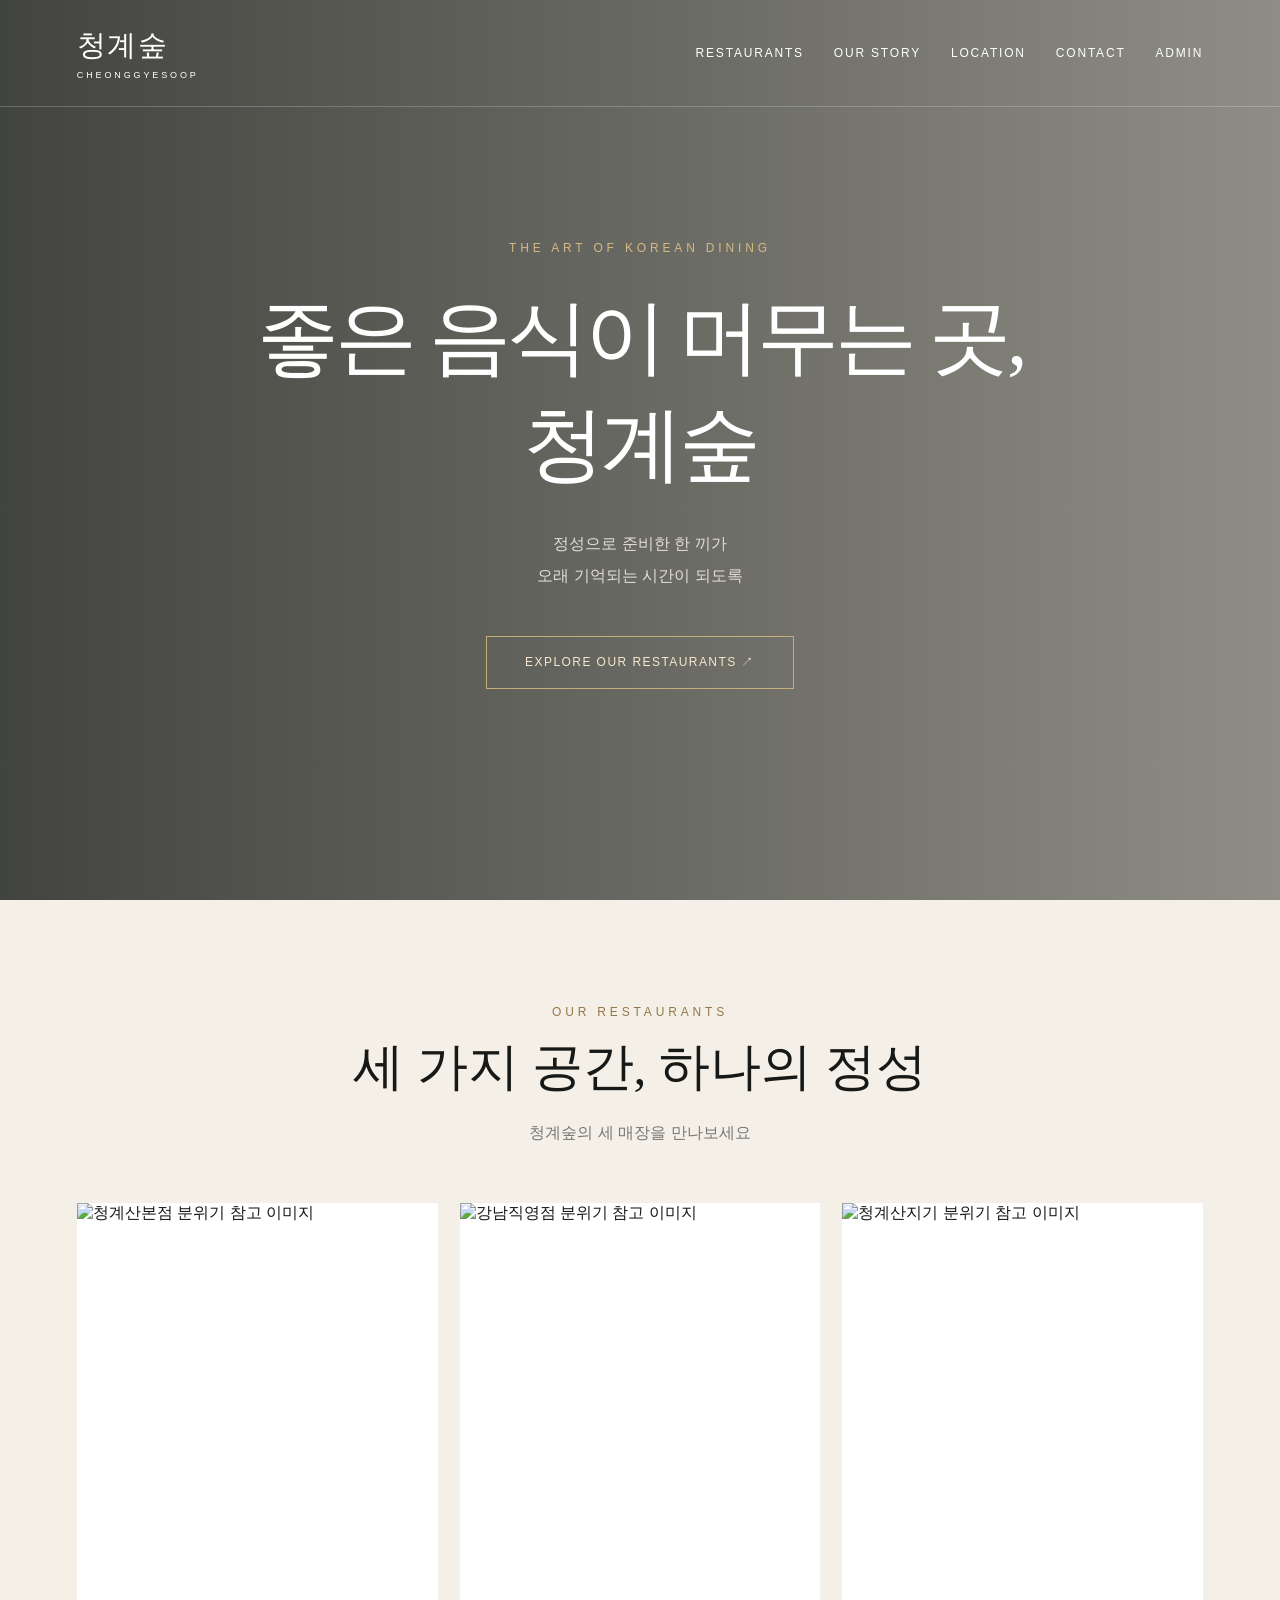
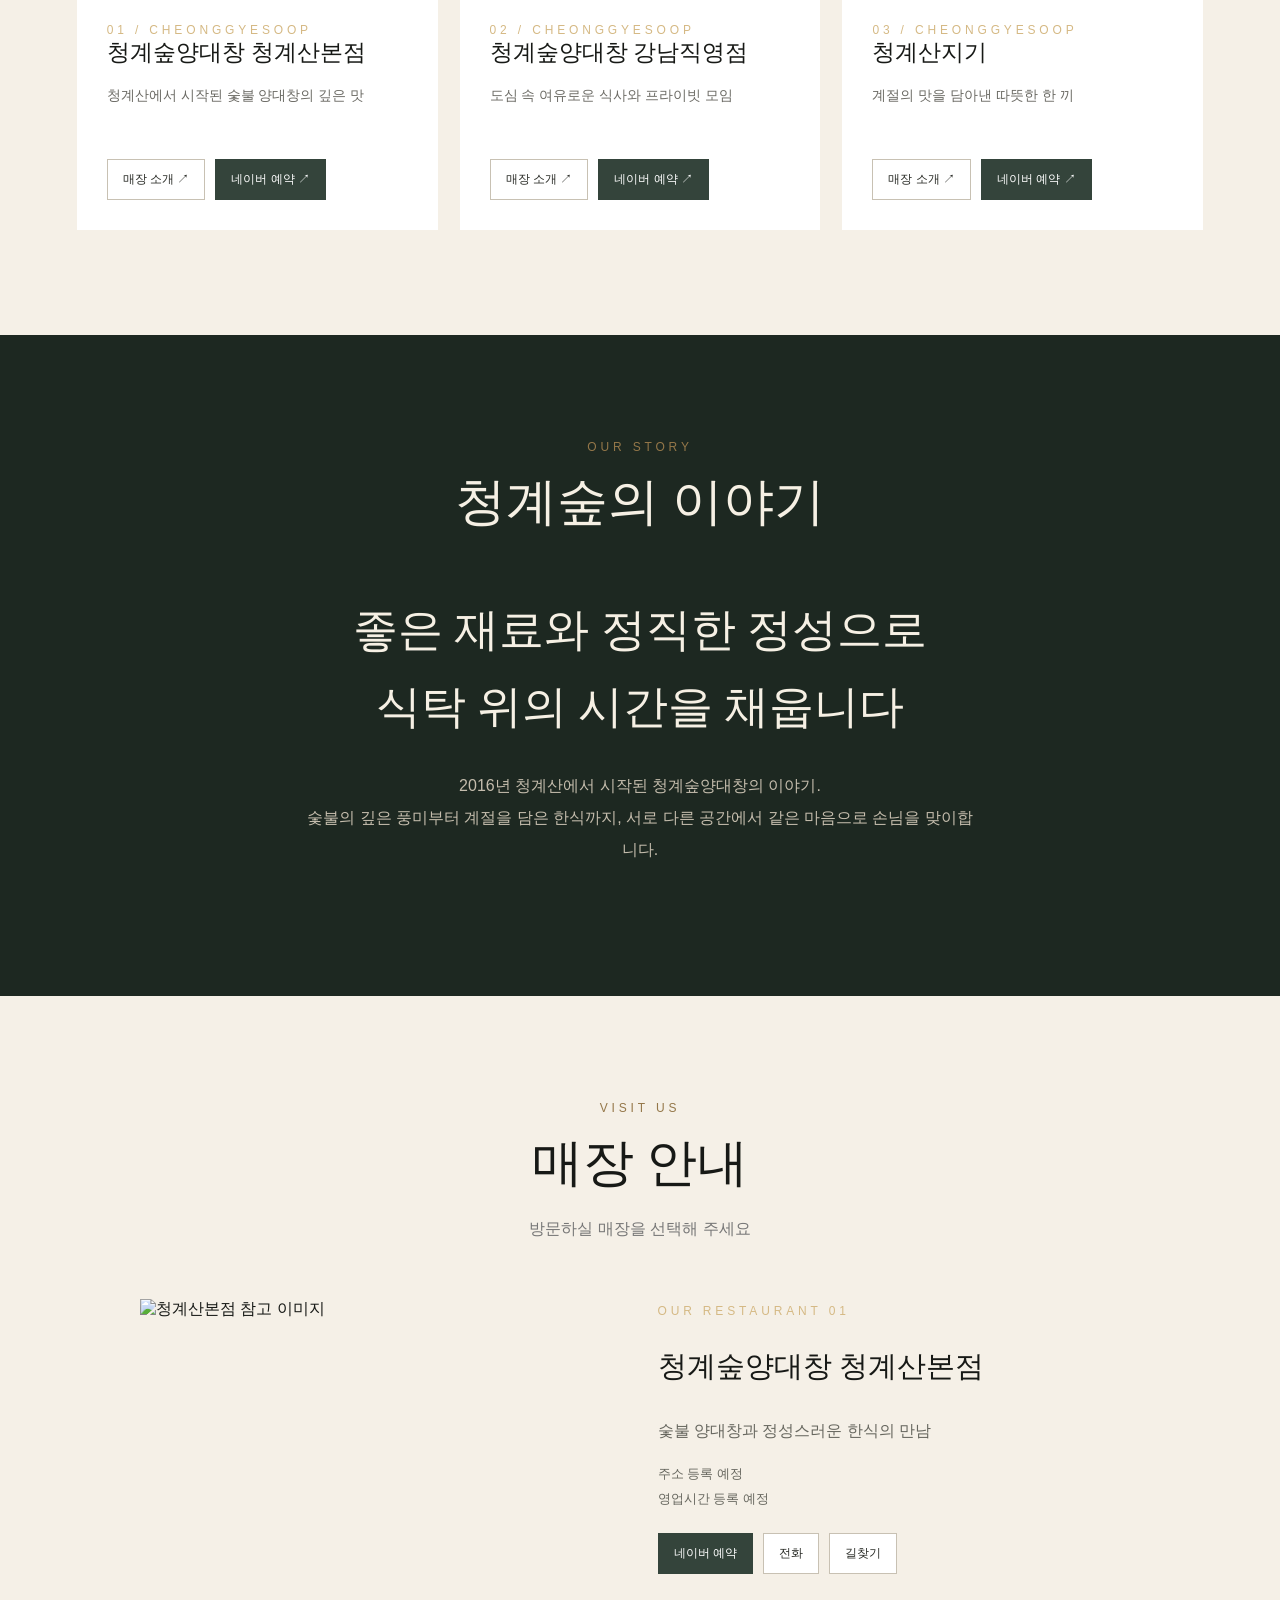
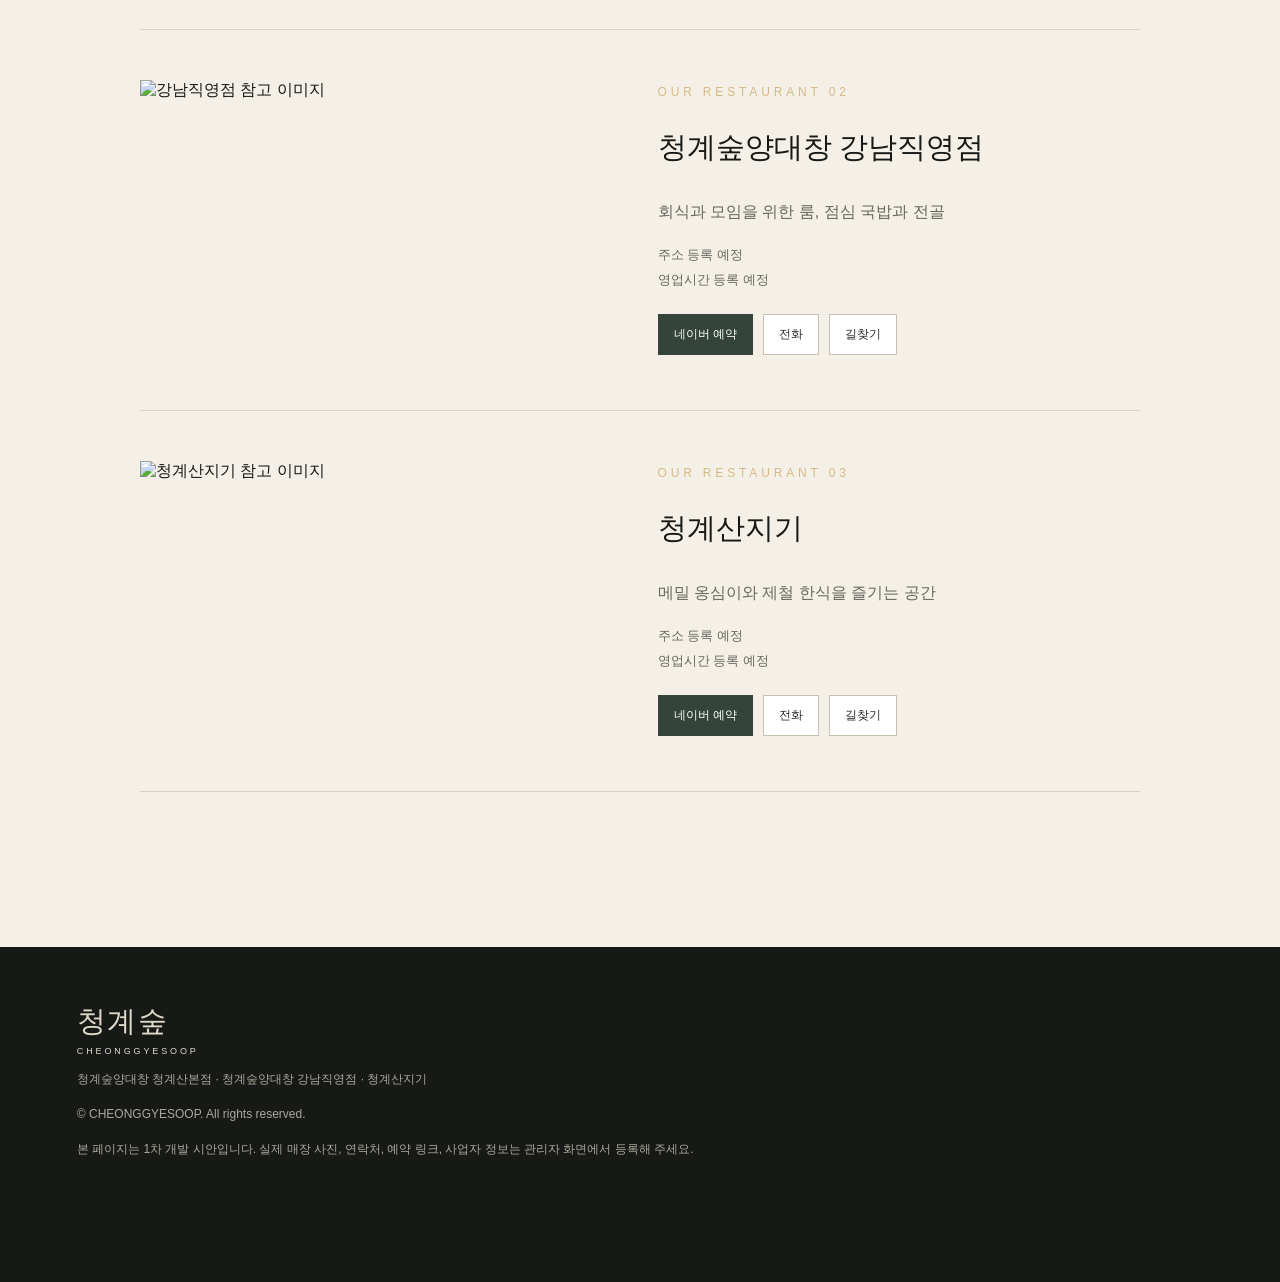
==== index.html @ ec30ac5b "first" ====
<!doctype html><html lang="ko"><head><meta charset="UTF-8"><meta name="viewport" content="width=device-width,initial-scale=1"><meta name="theme-color" content="#171916"><meta name="description" content="청계숲 공식 홈페이지. 청계숲양대창 청계산본점, 강남직영점, 청계산지기의 이야기와 매장 안내."><title>청계숲 | CHEONGGYESOOP</title><link rel="preconnect" href="https://images.unsplash.com"><style>
:root{--ink:#171916;--forest:#34443b;--gold:#b59a6a;--cream:#f5f0e7;--muted:#a9a69d}*{box-sizing:border-box}html{scroll-behavior:smooth}body{margin:0;background:var(--cream);color:var(--ink);font-family:Arial,'Noto Sans KR',sans-serif}button,input,textarea{font:inherit}button,a{cursor:pointer}a{text-decoration:none;color:inherit}.serif{font-family:Georgia,'Noto Serif KR',serif}header{position:absolute;top:0;left:0;right:0;z-index:10;color:white;display:flex;justify-content:space-between;align-items:center;padding:26px 6vw;border-bottom:1px solid #ffffff35}.logo{font-family:Georgia,serif;font-size:29px;letter-spacing:.05em}.logo small{display:block;font:9px Arial;letter-spacing:.32em;margin-top:4px}nav{display:flex;gap:30px;font-size:12px;letter-spacing:.15em}nav a:hover{color:#d4b985}.hero{min-height:100svh;position:relative;display:flex;align-items:center;justify-content:center;text-align:center;color:white;background:linear-gradient(90deg,#0c100cc4,#10130d72),url('https://images.unsplash.com/photo-1544025162-d76694265947?w=1800&q=85') center/cover}.hero-inner{padding:120px 20px 90px;max-width:900px}.eyebrow{letter-spacing:.32em;font-size:12px;color:#d5b984}.hero h1{font-size:clamp(40px,6.4vw,88px);font-weight:400;line-height:1.3;letter-spacing:-.05em;margin:30px 0}.hero p{line-height:2;color:#e3ded4}.outline{display:inline-block;margin-top:28px;border:1px solid #c6ad7e;color:#f5e8ce;padding:17px 38px;background:transparent;letter-spacing:.12em;font-size:12px}.outline:hover{background:#b59a6a;color:#171916}section{padding:105px 6vw}.section-head{text-align:center;margin-bottom:55px}.section-head .eyebrow{color:#947749}.section-head h2{font-size:clamp(35px,4vw,55px);font-weight:400;margin:14px 0}.section-head p{color:#777;line-height:1.9}.restaurant-grid{display:grid;grid-template-columns:repeat(3,1fr);gap:22px}.restaurant{background:#fff}.restaurant img{display:block;width:100%;height:390px;object-fit:cover}.restaurant-content{padding:30px}.restaurant-content h3{font-size:23px;font-weight:400;margin:0 0 12px}.restaurant-content p{font-size:14px;line-height:1.9;color:#6c6b65;min-height:55px}.restaurant-actions{display:flex;gap:10px;flex-wrap:wrap;margin-top:22px}.btn{border:1px solid #c8c1b3;padding:11px 15px;background:white;color:#292b26;font-size:12px}.btn.primary{background:#34443b;border-color:#34443b;color:white}.btn:disabled{opacity:.4;cursor:not-allowed}.story{background:#1d2821;color:#f6f0e4;text-align:center}.story .section-head p{color:#c8c8bd}.story-quote{font-size:clamp(25px,3.5vw,46px);line-height:1.7;font-weight:400}.story-note{color:#c5bdad;line-height:2;max-width:680px;margin:25px auto}.details{max-width:1000px;margin:auto}.detail{display:grid;grid-template-columns:1fr 1fr;gap:35px;align-items:center;margin-bottom:50px;padding-bottom:50px;border-bottom:1px solid #d8d1c6}.detail img{width:100%;height:280px;object-fit:cover}.detail h3{font-size:29px;font-weight:400}.detail p{color:#67675f;line-height:1.9}.detail .meta{font-size:13px;white-space:pre-line}footer{background:#171916;color:#ded8c9;padding:55px 6vw 110px}footer p{color:#aaa89d;font-size:12px;line-height:1.9}.mobile-actions{display:none}.modal{position:fixed;inset:0;z-index:30;background:#0009;display:none;align-items:center;justify-content:center;padding:20px}.modal.show{display:flex}.panel{background:#f5f0e7;color:#171916;padding:28px;width:min(720px,100%);max-height:90vh;overflow:auto;border-radius:3px}.panel-head{display:flex;justify-content:space-between;align-items:center}.panel label{display:block;margin:15px 0 5px;font-size:12px;color:#555}.panel input,.panel textarea{width:100%;padding:12px;border:1px solid #c8c0b3;background:white}.panel textarea{min-height:70px}.panel .btn{margin-top:15px}.edit-grid{display:grid;grid-template-columns:1fr 1fr;gap:12px}.hint{font-size:12px;color:#706d65;line-height:1.8}.toast{position:fixed;bottom:90px;left:50%;transform:translateX(-50%);background:#1d2821;color:white;padding:14px 20px;z-index:50;display:none;max-width:90%;text-align:center}#menuToggle{display:none}@media(max-width:850px){header{padding:18px 5vw}.logo{font-size:24px}nav{display:none;position:absolute;top:76px;left:0;right:0;background:#171916;padding:22px;flex-direction:column}nav.open{display:flex}#menuToggle{display:block;background:none;border:0;color:white;font-size:25px}.restaurant-grid{grid-template-columns:1fr}.restaurant img{height:320px}.detail{grid-template-columns:1fr;gap:15px}.detail img{height:230px}section{padding:75px 5vw}.mobile-actions{display:grid;grid-template-columns:1fr 1fr;position:fixed;bottom:0;left:0;right:0;z-index:12;background:#1b2921;color:white;box-shadow:0 -5px 20px #0003}.mobile-actions button{background:none;color:white;border:0;padding:17px 5px;font-size:14px}.mobile-actions button+button{border-left:1px solid #ffffff33}footer{padding-bottom:130px}.edit-grid{grid-template-columns:1fr}}
</style></head><body><header><a href="#top" class="logo">청계숲<small>CHEONGGYESOOP</small></a><button id="menuToggle" aria-label="메뉴 열기">☰</button><nav id="nav"><a href="#restaurants">RESTAURANTS</a><a href="#story">OUR STORY</a><a href="#locations">LOCATION</a><a href="#footer">CONTACT</a><a href="#" id="adminLink">ADMIN</a></nav></header><main><div class="hero" id="top"><div class="hero-inner"><div class="eyebrow">THE ART OF KOREAN DINING</div><h1 class="serif">좋은 음식이 머무는 곳,<br>청계숲</h1><p>정성으로 준비한 한 끼가<br>오래 기억되는 시간이 되도록</p><a class="outline" href="#restaurants">EXPLORE OUR RESTAURANTS ↗</a></div></div><section id="restaurants"><div class="section-head"><div class="eyebrow">OUR RESTAURANTS</div><h2 class="serif">세 가지 공간, 하나의 정성</h2><p>청계숲의 세 매장을 만나보세요</p></div><div id="restaurantGrid" class="restaurant-grid"></div></section><section class="story" id="story"><div class="section-head"><div class="eyebrow">OUR STORY</div><h2 class="serif">청계숲의 이야기</h2></div><div class="story-quote serif">좋은 재료와 정직한 정성으로<br>식탁 위의 시간을 채웁니다</div><p class="story-note">2016년 청계산에서 시작된 청계숲양대창의 이야기.<br>숯불의 깊은 풍미부터 계절을 담은 한식까지, 서로 다른 공간에서 같은 마음으로 손님을 맞이합니다.</p></section><section id="locations"><div class="section-head"><div class="eyebrow">VISIT US</div><h2 class="serif">매장 안내</h2><p>방문하실 매장을 선택해 주세요</p></div><div class="details" id="details"></div></section></main><footer id="footer"><div class="logo">청계숲<small>CHEONGGYESOOP</small></div><p>청계숲양대창 청계산본점 · 청계숲양대창 강남직영점 · 청계산지기</p><p>© CHEONGGYESOOP. All rights reserved.</p><p>본 페이지는 1차 개발 시안입니다. 실제 매장 사진, 연락처, 예약 링크, 사업자 정보는 관리자 화면에서 등록해 주세요.</p></footer><div class="mobile-actions"><button id="mobileCall">☎ 전화하기</button><button id="mobileDirections">↗ 길찾기</button></div><div class="modal" id="chooser"><div class="panel"><div class="panel-head"><h3 id="chooserTitle">매장 선택</h3><button class="btn" data-close="chooser">닫기 ×</button></div><div id="chooserOptions"></div></div></div><div class="modal" id="admin"><div class="panel"><div class="panel-head"><h2 class="serif">매장 정보 편집</h2><button class="btn" data-close="admin">닫기 ×</button></div><p class="hint">1차 데모 관리자입니다. 변경사항은 현재 브라우저에만 저장됩니다. 실제 운영용 관리자 인증과 서버 데이터베이스는 다음 단계에서 연결해야 합니다.</p><div id="adminFields"></div><button class="btn primary" id="save">변경사항 저장</button><button class="btn" id="reset">기본값 복원</button></div></div><div class="toast" id="toast"></div><script>
const defaults=[{id:'main',name:'청계숲양대창 청계산본점',short:'청계산본점',tagline:'청계산에서 시작된 숯불 양대창의 깊은 맛',description:'숯불 양대창과 정성스러운 한식의 만남',image:'https://images.unsplash.com/photo-1544025162-d76694265947?w=900&q=85',phone:'',address:'',hours:'',booking:''},{id:'gangnam',name:'청계숲양대창 강남직영점',short:'강남직영점',tagline:'도심 속 여유로운 식사와 프라이빗 모임',description:'회식과 모임을 위한 룸, 점심 국밥과 전골',image:'https://images.unsplash.com/photo-1517248135467-4c7edcad34c4?w=900&q=85',phone:'',address:'',hours:'',booking:''},{id:'jigi',name:'청계산지기',short:'청계산지기',tagline:'계절의 맛을 담아낸 따뜻한 한 끼',description:'메밀 옹심이와 제철 한식을 즐기는 공간',image:'https://images.unsplash.com/photo-1547592180-85f173990554?w=900&q=85',phone:'',address:'',hours:'',booking:''}];
const key='cheonggyesoop-demo-v1';let stores;try{stores=JSON.parse(localStorage.getItem(key))||structuredClone(defaults)}catch{stores=structuredClone(defaults)}const $=s=>document.querySelector(s);function escapeHTML(v){return String(v??'').replace(/[&<>"']/g,c=>({'&':'&amp;','<':'&lt;','>':'&gt;','"':'&quot;',"'":'&#39;'}[c]))}function toast(msg){$('#toast').textContent=msg;$('#toast').style.display='block';setTimeout(()=>$('#toast').style.display='none',3300)}function validUrl(s){try{return ['https:','http:'].includes(new URL(s).protocol)}catch{return false}}function act(type,s){if(type==='call'){if(!s.phone)return toast('전화번호 등록 후 사용할 수 있습니다.');location.href='tel:'+s.phone.replace(/[^+0-9]/g,'')}if(type==='book'){if(!validUrl(s.booking))return toast('네이버 예약 URL 등록 후 사용할 수 있습니다.');window.open(s.booking,'_blank','noopener,noreferrer')}if(type==='directions'){if(!s.address)return toast('주소 등록 후 사용할 수 있습니다.');window.open('https://map.naver.com/p/search/'+encodeURIComponent(s.address),'_blank','noopener,noreferrer')}}function render(){$('#restaurantGrid').innerHTML=stores.map((s,i)=>`<article class="restaurant"><img src="${escapeHTML(validUrl(s.image)?s.image:defaults[i].image)}" alt="${escapeHTML(s.short)} 분위기 참고 이미지" loading="lazy"><div class="restaurant-content"><div class="eyebrow">0${i+1} / CHEONGGYESOOP</div><h3 class="serif">${escapeHTML(s.name)}</h3><p>${escapeHTML(s.tagline)}</p><div class="restaurant-actions"><a class="btn" href="#${escapeHTML(s.id)}">매장 소개 ↗</a><button class="btn primary" data-act="book" data-id="${escapeHTML(s.id)}">네이버 예약 ↗</button></div></div></article>`).join('');$('#details').innerHTML=stores.map((s,i)=>`<article class="detail" id="${escapeHTML(s.id)}"><img src="${escapeHTML(validUrl(s.image)?s.image:defaults[i].image)}" alt="${escapeHTML(s.short)} 참고 이미지" loading="lazy"><div><div class="eyebrow">OUR RESTAURANT 0${i+1}</div><h3 class="serif">${escapeHTML(s.name)}</h3><p>${escapeHTML(s.description)}</p><p class="meta">${escapeHTML(s.address||'주소 등록 예정')}\n${escapeHTML(s.hours||'영업시간 등록 예정')}</p><div class="restaurant-actions"><button class="btn primary" data-act="book" data-id="${escapeHTML(s.id)}">네이버 예약</button><button class="btn" data-act="call" data-id="${escapeHTML(s.id)}">전화</button><button class="btn" data-act="directions" data-id="${escapeHTML(s.id)}">길찾기</button></div></div></article>`).join('')}
function choose(type){$('#chooserTitle').textContent=type==='call'?'전화할 매장 선택':'길찾기할 매장 선택';$('#chooserOptions').innerHTML=stores.map(s=>`<button class="btn" style="display:block;width:100%;margin:10px 0;text-align:left" data-act="${type}" data-id="${escapeHTML(s.id)}">${escapeHTML(s.name)} ↗</button>`).join('');$('#chooser').classList.add('show')};function edit(){const labels={name:'매장 이름',tagline:'소개 문구',description:'상세 소개',image:'사진 URL (https://)',phone:'전화번호',address:'주소',hours:'영업시간',booking:'네이버 예약 URL (https://)'};$('#adminFields').innerHTML=stores.map((s,i)=>`<h3>${escapeHTML(s.short)}</h3><div class="edit-grid">${Object.entries(labels).map(([k,label])=>`<div><label for="${i}-${k}">${label}</label><input id="${i}-${k}" value="${escapeHTML(s[k])}"></div>`).join('')}</div>`).join('');$('#admin').classList.add('show')};document.addEventListener('click',e=>{const b=e.target.closest('[data-act]');if(b){const s=stores.find(x=>x.id===b.dataset.id);if(s)act(b.dataset.act,s)}const close=e.target.closest('[data-close]');if(close)$('#'+close.dataset.close).classList.remove('show')});$('#mobileCall').onclick=()=>choose('call');$('#mobileDirections').onclick=()=>choose('directions');$('#adminLink').onclick=e=>{e.preventDefault();edit()};$('#save').onclick=()=>{const fields=['name','tagline','description','image','phone','address','hours','booking'];const next=stores.map((s,i)=>({...s,...Object.fromEntries(fields.map(k=>[k,$(`#${i}-${k}`).value.trim()]))}));if(next.some(s=>(s.booking&&!validUrl(s.booking))||(s.image&&!validUrl(s.image))))return toast('사진 및 예약 URL은 http(s) 주소로 입력해 주세요.');stores=next;localStorage.setItem(key,JSON.stringify(stores));render();$('#admin').classList.remove('show');toast('이 브라우저에 저장되었습니다.')};$('#reset').onclick=()=>{if(confirm('현재 브라우저의 수정사항을 초기화할까요?')){stores=structuredClone(defaults);localStorage.removeItem(key);render();edit();toast('초기화되었습니다.')}};$('#menuToggle').onclick=()=>$('#nav').classList.toggle('open');document.querySelectorAll('nav a').forEach(a=>a.addEventListener('click',()=>$('#nav').classList.remove('open')));render();
</script></body></html>
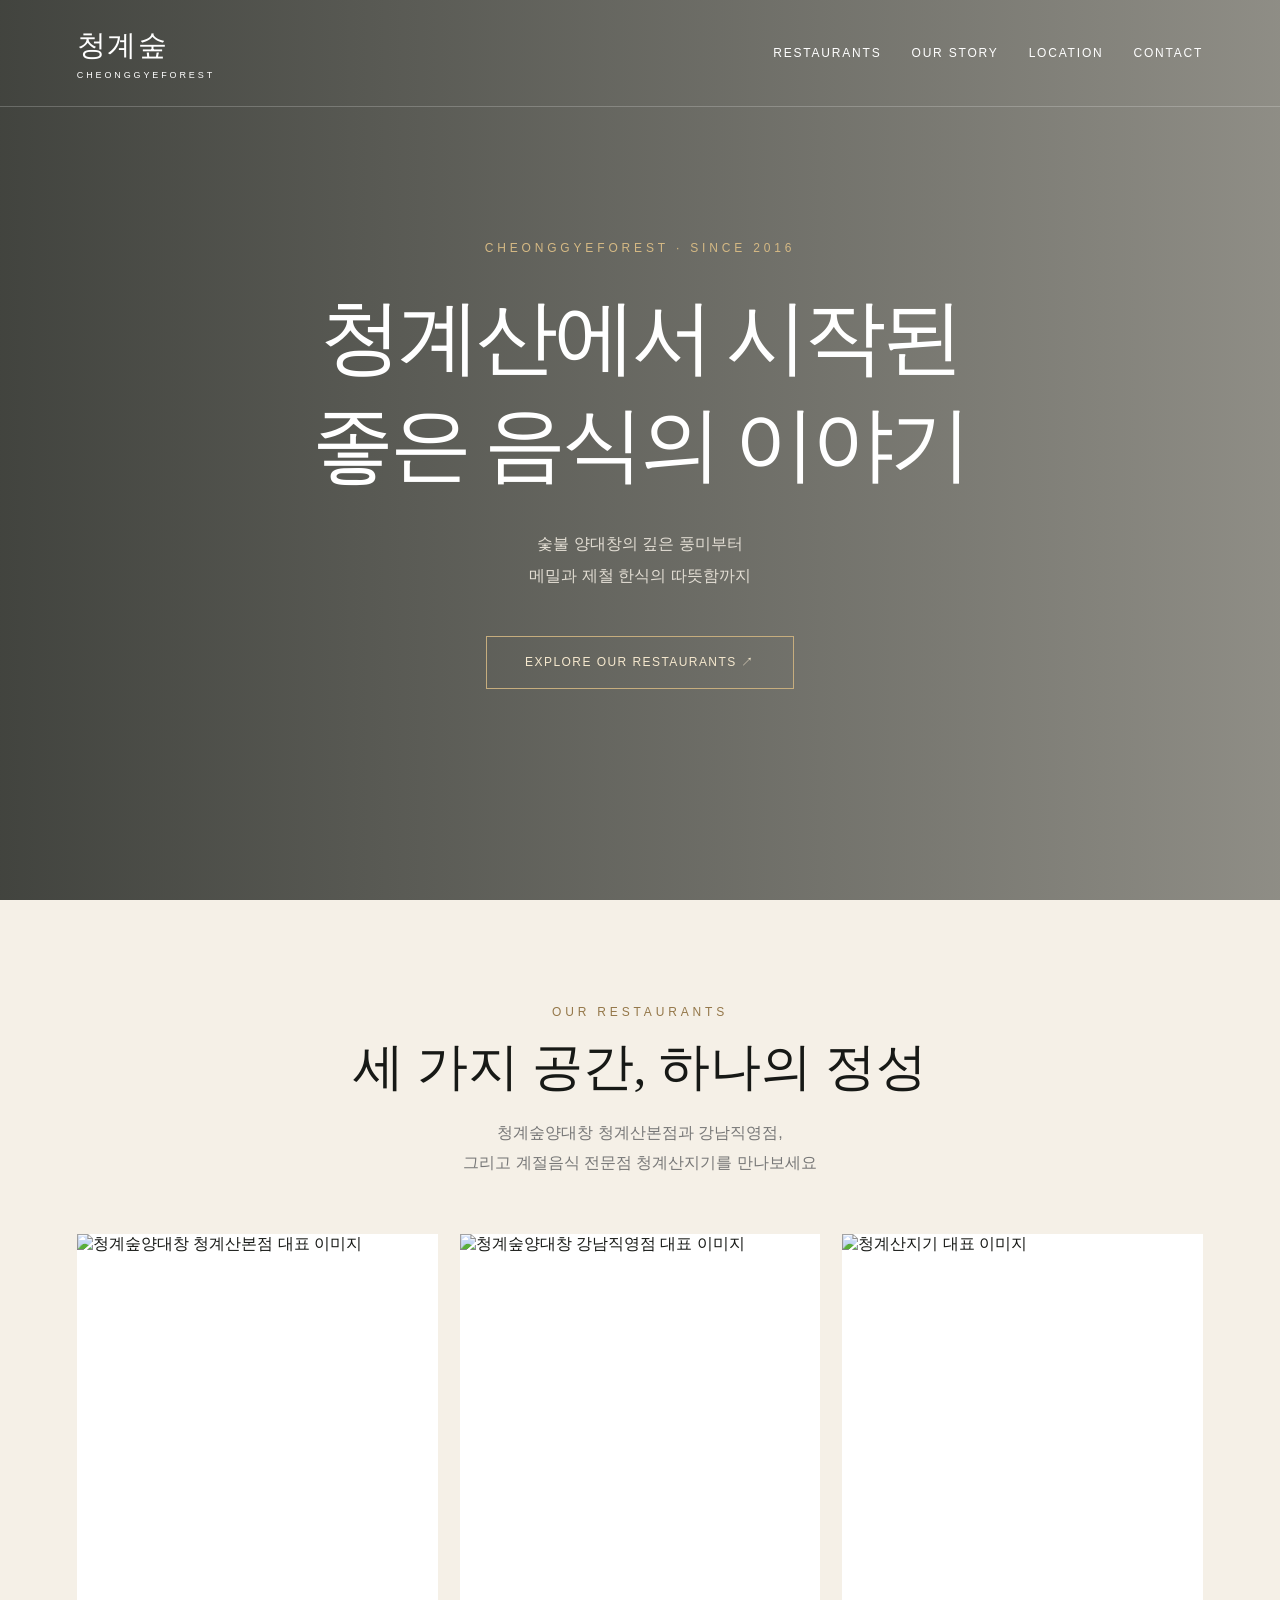
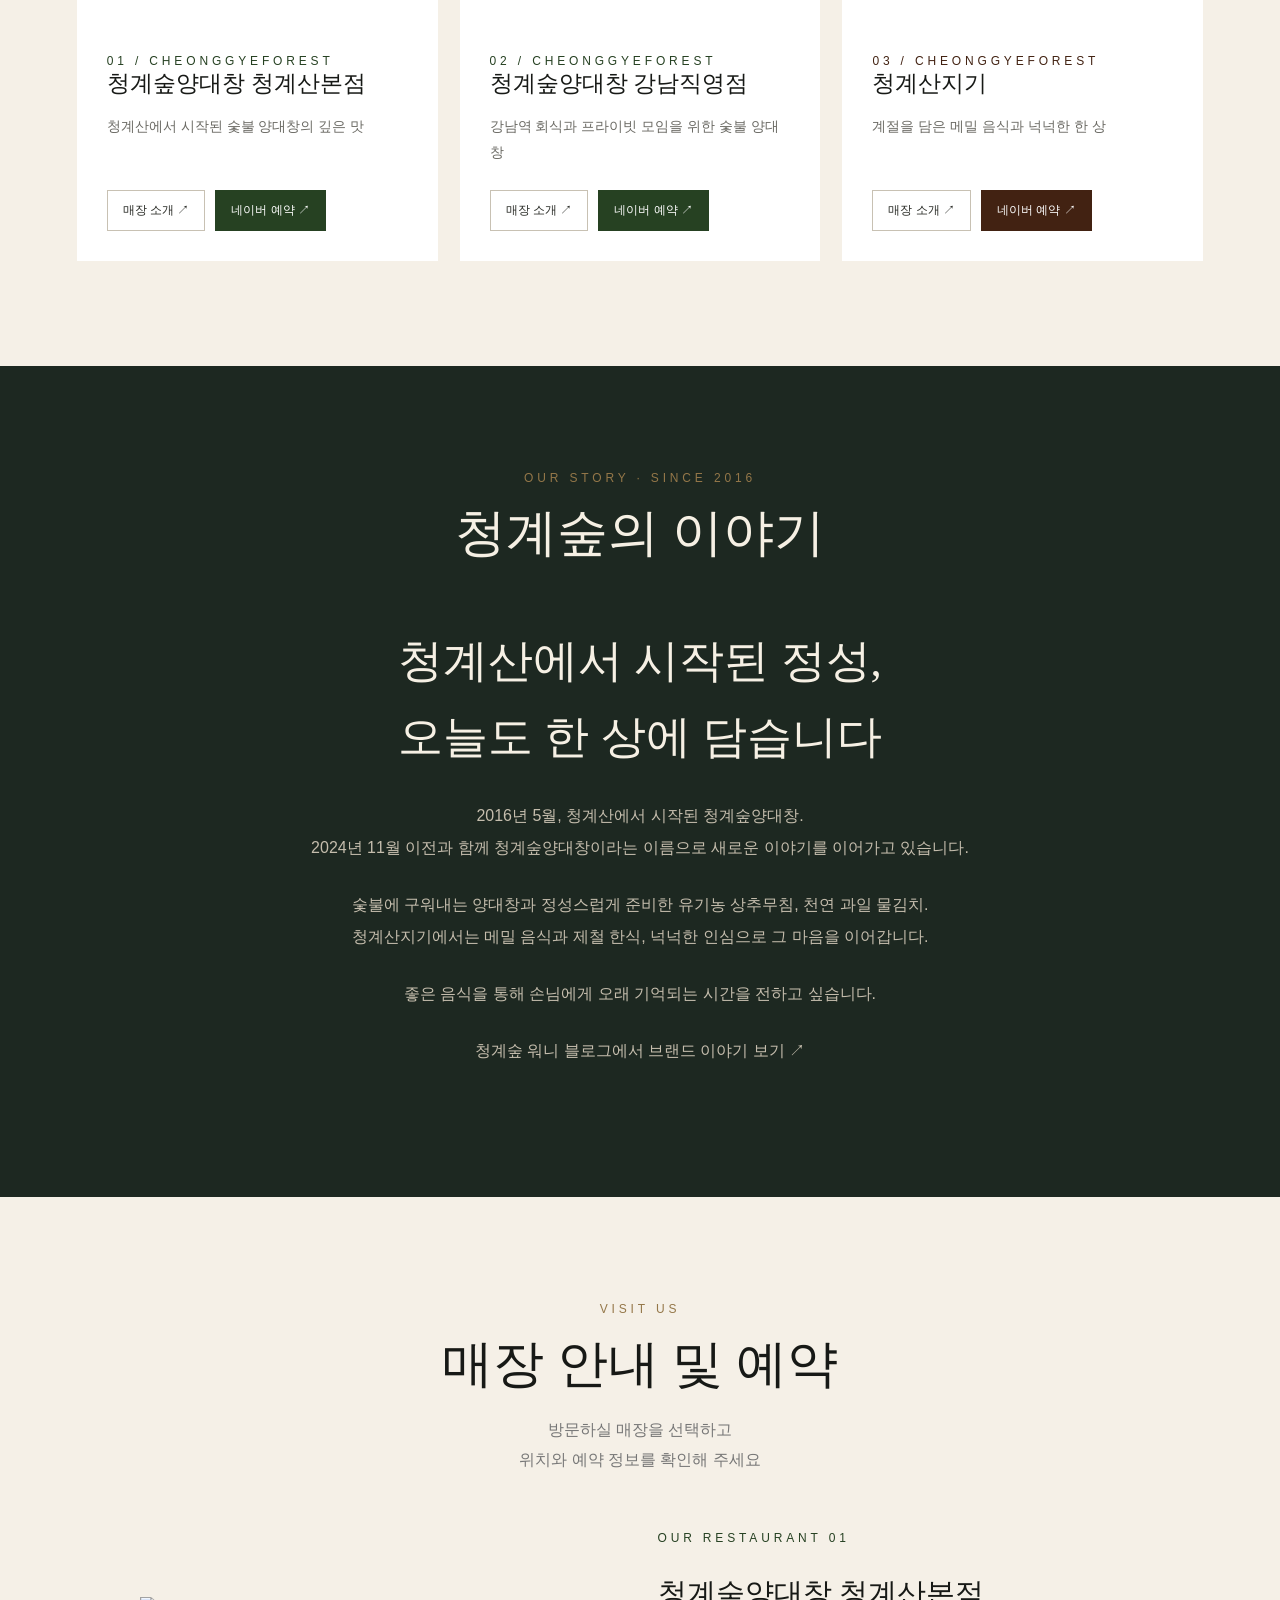
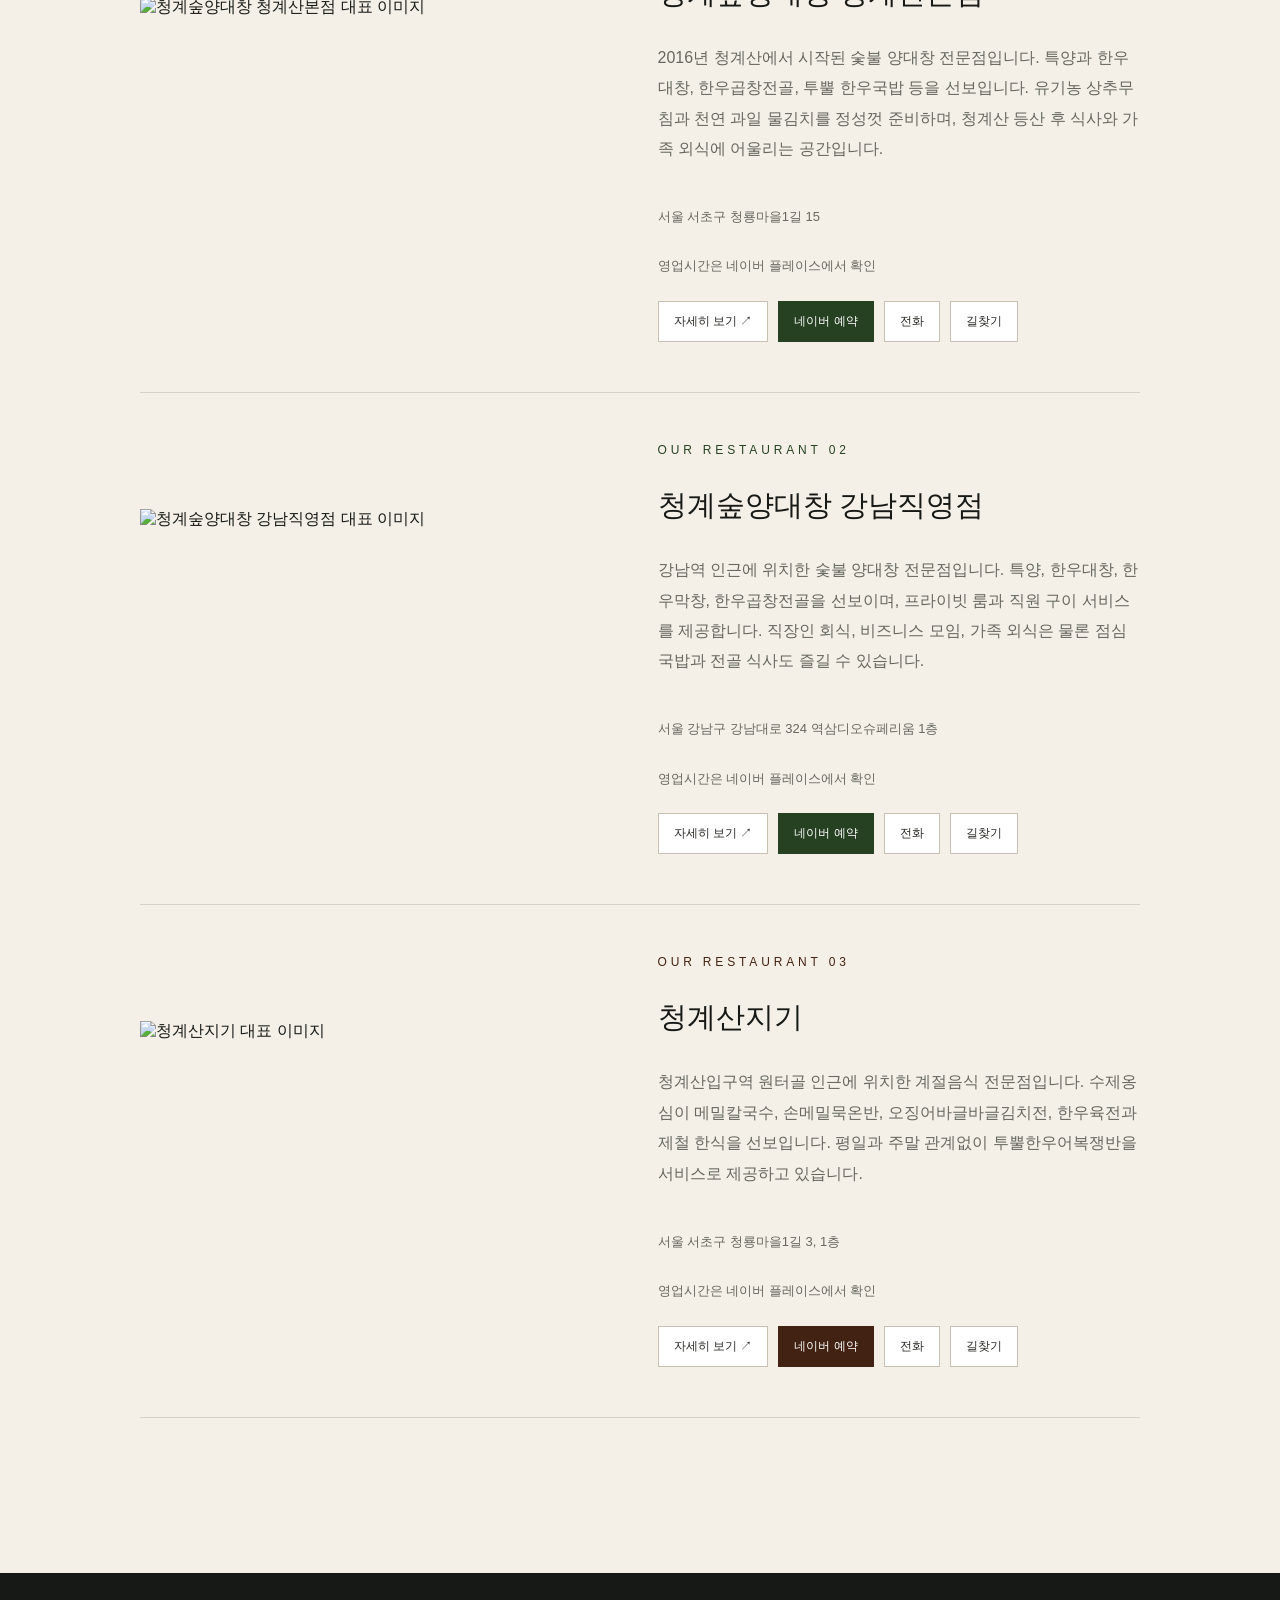
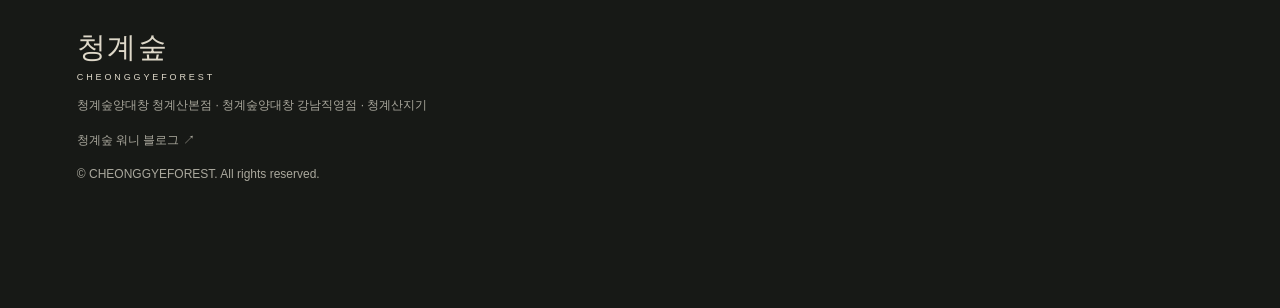
==== commit 3061cf02: "bone" ====
--- a/index.html
+++ b/index.html
@@ -1,7 +1,375 @@
-<!doctype html><html lang="ko"><head><meta charset="UTF-8"><meta name="viewport" content="width=device-width,initial-scale=1"><meta name="theme-color" content="#171916"><meta name="description" content="청계숲 공식 홈페이지. 청계숲양대창 청계산본점, 강남직영점, 청계산지기의 이야기와 매장 안내."><title>청계숲 | CHEONGGYESOOP</title><link rel="preconnect" href="https://images.unsplash.com"><style>
-:root{--ink:#171916;--forest:#34443b;--gold:#b59a6a;--cream:#f5f0e7;--muted:#a9a69d}*{box-sizing:border-box}html{scroll-behavior:smooth}body{margin:0;background:var(--cream);color:var(--ink);font-family:Arial,'Noto Sans KR',sans-serif}button,input,textarea{font:inherit}button,a{cursor:pointer}a{text-decoration:none;color:inherit}.serif{font-family:Georgia,'Noto Serif KR',serif}header{position:absolute;top:0;left:0;right:0;z-index:10;color:white;display:flex;justify-content:space-between;align-items:center;padding:26px 6vw;border-bottom:1px solid #ffffff35}.logo{font-family:Georgia,serif;font-size:29px;letter-spacing:.05em}.logo small{display:block;font:9px Arial;letter-spacing:.32em;margin-top:4px}nav{display:flex;gap:30px;font-size:12px;letter-spacing:.15em}nav a:hover{color:#d4b985}.hero{min-height:100svh;position:relative;display:flex;align-items:center;justify-content:center;text-align:center;color:white;background:linear-gradient(90deg,#0c100cc4,#10130d72),url('https://images.unsplash.com/photo-1544025162-d76694265947?w=1800&q=85') center/cover}.hero-inner{padding:120px 20px 90px;max-width:900px}.eyebrow{letter-spacing:.32em;font-size:12px;color:#d5b984}.hero h1{font-size:clamp(40px,6.4vw,88px);font-weight:400;line-height:1.3;letter-spacing:-.05em;margin:30px 0}.hero p{line-height:2;color:#e3ded4}.outline{display:inline-block;margin-top:28px;border:1px solid #c6ad7e;color:#f5e8ce;padding:17px 38px;background:transparent;letter-spacing:.12em;font-size:12px}.outline:hover{background:#b59a6a;color:#171916}section{padding:105px 6vw}.section-head{text-align:center;margin-bottom:55px}.section-head .eyebrow{color:#947749}.section-head h2{font-size:clamp(35px,4vw,55px);font-weight:400;margin:14px 0}.section-head p{color:#777;line-height:1.9}.restaurant-grid{display:grid;grid-template-columns:repeat(3,1fr);gap:22px}.restaurant{background:#fff}.restaurant img{display:block;width:100%;height:390px;object-fit:cover}.restaurant-content{padding:30px}.restaurant-content h3{font-size:23px;font-weight:400;margin:0 0 12px}.restaurant-content p{font-size:14px;line-height:1.9;color:#6c6b65;min-height:55px}.restaurant-actions{display:flex;gap:10px;flex-wrap:wrap;margin-top:22px}.btn{border:1px solid #c8c1b3;padding:11px 15px;background:white;color:#292b26;font-size:12px}.btn.primary{background:#34443b;border-color:#34443b;color:white}.btn:disabled{opacity:.4;cursor:not-allowed}.story{background:#1d2821;color:#f6f0e4;text-align:center}.story .section-head p{color:#c8c8bd}.story-quote{font-size:clamp(25px,3.5vw,46px);line-height:1.7;font-weight:400}.story-note{color:#c5bdad;line-height:2;max-width:680px;margin:25px auto}.details{max-width:1000px;margin:auto}.detail{display:grid;grid-template-columns:1fr 1fr;gap:35px;align-items:center;margin-bottom:50px;padding-bottom:50px;border-bottom:1px solid #d8d1c6}.detail img{width:100%;height:280px;object-fit:cover}.detail h3{font-size:29px;font-weight:400}.detail p{color:#67675f;line-height:1.9}.detail .meta{font-size:13px;white-space:pre-line}footer{background:#171916;color:#ded8c9;padding:55px 6vw 110px}footer p{color:#aaa89d;font-size:12px;line-height:1.9}.mobile-actions{display:none}.modal{position:fixed;inset:0;z-index:30;background:#0009;display:none;align-items:center;justify-content:center;padding:20px}.modal.show{display:flex}.panel{background:#f5f0e7;color:#171916;padding:28px;width:min(720px,100%);max-height:90vh;overflow:auto;border-radius:3px}.panel-head{display:flex;justify-content:space-between;align-items:center}.panel label{display:block;margin:15px 0 5px;font-size:12px;color:#555}.panel input,.panel textarea{width:100%;padding:12px;border:1px solid #c8c0b3;background:white}.panel textarea{min-height:70px}.panel .btn{margin-top:15px}.edit-grid{display:grid;grid-template-columns:1fr 1fr;gap:12px}.hint{font-size:12px;color:#706d65;line-height:1.8}.toast{position:fixed;bottom:90px;left:50%;transform:translateX(-50%);background:#1d2821;color:white;padding:14px 20px;z-index:50;display:none;max-width:90%;text-align:center}#menuToggle{display:none}@media(max-width:850px){header{padding:18px 5vw}.logo{font-size:24px}nav{display:none;position:absolute;top:76px;left:0;right:0;background:#171916;padding:22px;flex-direction:column}nav.open{display:flex}#menuToggle{display:block;background:none;border:0;color:white;font-size:25px}.restaurant-grid{grid-template-columns:1fr}.restaurant img{height:320px}.detail{grid-template-columns:1fr;gap:15px}.detail img{height:230px}section{padding:75px 5vw}.mobile-actions{display:grid;grid-template-columns:1fr 1fr;position:fixed;bottom:0;left:0;right:0;z-index:12;background:#1b2921;color:white;box-shadow:0 -5px 20px #0003}.mobile-actions button{background:none;color:white;border:0;padding:17px 5px;font-size:14px}.mobile-actions button+button{border-left:1px solid #ffffff33}footer{padding-bottom:130px}.edit-grid{grid-template-columns:1fr}}
-</style></head><body><header><a href="#top" class="logo">청계숲<small>CHEONGGYESOOP</small></a><button id="menuToggle" aria-label="메뉴 열기">☰</button><nav id="nav"><a href="#restaurants">RESTAURANTS</a><a href="#story">OUR STORY</a><a href="#locations">LOCATION</a><a href="#footer">CONTACT</a><a href="#" id="adminLink">ADMIN</a></nav></header><main><div class="hero" id="top"><div class="hero-inner"><div class="eyebrow">THE ART OF KOREAN DINING</div><h1 class="serif">좋은 음식이 머무는 곳,<br>청계숲</h1><p>정성으로 준비한 한 끼가<br>오래 기억되는 시간이 되도록</p><a class="outline" href="#restaurants">EXPLORE OUR RESTAURANTS ↗</a></div></div><section id="restaurants"><div class="section-head"><div class="eyebrow">OUR RESTAURANTS</div><h2 class="serif">세 가지 공간, 하나의 정성</h2><p>청계숲의 세 매장을 만나보세요</p></div><div id="restaurantGrid" class="restaurant-grid"></div></section><section class="story" id="story"><div class="section-head"><div class="eyebrow">OUR STORY</div><h2 class="serif">청계숲의 이야기</h2></div><div class="story-quote serif">좋은 재료와 정직한 정성으로<br>식탁 위의 시간을 채웁니다</div><p class="story-note">2016년 청계산에서 시작된 청계숲양대창의 이야기.<br>숯불의 깊은 풍미부터 계절을 담은 한식까지, 서로 다른 공간에서 같은 마음으로 손님을 맞이합니다.</p></section><section id="locations"><div class="section-head"><div class="eyebrow">VISIT US</div><h2 class="serif">매장 안내</h2><p>방문하실 매장을 선택해 주세요</p></div><div class="details" id="details"></div></section></main><footer id="footer"><div class="logo">청계숲<small>CHEONGGYESOOP</small></div><p>청계숲양대창 청계산본점 · 청계숲양대창 강남직영점 · 청계산지기</p><p>© CHEONGGYESOOP. All rights reserved.</p><p>본 페이지는 1차 개발 시안입니다. 실제 매장 사진, 연락처, 예약 링크, 사업자 정보는 관리자 화면에서 등록해 주세요.</p></footer><div class="mobile-actions"><button id="mobileCall">☎ 전화하기</button><button id="mobileDirections">↗ 길찾기</button></div><div class="modal" id="chooser"><div class="panel"><div class="panel-head"><h3 id="chooserTitle">매장 선택</h3><button class="btn" data-close="chooser">닫기 ×</button></div><div id="chooserOptions"></div></div></div><div class="modal" id="admin"><div class="panel"><div class="panel-head"><h2 class="serif">매장 정보 편집</h2><button class="btn" data-close="admin">닫기 ×</button></div><p class="hint">1차 데모 관리자입니다. 변경사항은 현재 브라우저에만 저장됩니다. 실제 운영용 관리자 인증과 서버 데이터베이스는 다음 단계에서 연결해야 합니다.</p><div id="adminFields"></div><button class="btn primary" id="save">변경사항 저장</button><button class="btn" id="reset">기본값 복원</button></div></div><div class="toast" id="toast"></div><script>
-const defaults=[{id:'main',name:'청계숲양대창 청계산본점',short:'청계산본점',tagline:'청계산에서 시작된 숯불 양대창의 깊은 맛',description:'숯불 양대창과 정성스러운 한식의 만남',image:'https://images.unsplash.com/photo-1544025162-d76694265947?w=900&q=85',phone:'',address:'',hours:'',booking:''},{id:'gangnam',name:'청계숲양대창 강남직영점',short:'강남직영점',tagline:'도심 속 여유로운 식사와 프라이빗 모임',description:'회식과 모임을 위한 룸, 점심 국밥과 전골',image:'https://images.unsplash.com/photo-1517248135467-4c7edcad34c4?w=900&q=85',phone:'',address:'',hours:'',booking:''},{id:'jigi',name:'청계산지기',short:'청계산지기',tagline:'계절의 맛을 담아낸 따뜻한 한 끼',description:'메밀 옹심이와 제철 한식을 즐기는 공간',image:'https://images.unsplash.com/photo-1547592180-85f173990554?w=900&q=85',phone:'',address:'',hours:'',booking:''}];
-const key='cheonggyesoop-demo-v1';let stores;try{stores=JSON.parse(localStorage.getItem(key))||structuredClone(defaults)}catch{stores=structuredClone(defaults)}const $=s=>document.querySelector(s);function escapeHTML(v){return String(v??'').replace(/[&<>"']/g,c=>({'&':'&amp;','<':'&lt;','>':'&gt;','"':'&quot;',"'":'&#39;'}[c]))}function toast(msg){$('#toast').textContent=msg;$('#toast').style.display='block';setTimeout(()=>$('#toast').style.display='none',3300)}function validUrl(s){try{return ['https:','http:'].includes(new URL(s).protocol)}catch{return false}}function act(type,s){if(type==='call'){if(!s.phone)return toast('전화번호 등록 후 사용할 수 있습니다.');location.href='tel:'+s.phone.replace(/[^+0-9]/g,'')}if(type==='book'){if(!validUrl(s.booking))return toast('네이버 예약 URL 등록 후 사용할 수 있습니다.');window.open(s.booking,'_blank','noopener,noreferrer')}if(type==='directions'){if(!s.address)return toast('주소 등록 후 사용할 수 있습니다.');window.open('https://map.naver.com/p/search/'+encodeURIComponent(s.address),'_blank','noopener,noreferrer')}}function render(){$('#restaurantGrid').innerHTML=stores.map((s,i)=>`<article class="restaurant"><img src="${escapeHTML(validUrl(s.image)?s.image:defaults[i].image)}" alt="${escapeHTML(s.short)} 분위기 참고 이미지" loading="lazy"><div class="restaurant-content"><div class="eyebrow">0${i+1} / CHEONGGYESOOP</div><h3 class="serif">${escapeHTML(s.name)}</h3><p>${escapeHTML(s.tagline)}</p><div class="restaurant-actions"><a class="btn" href="#${escapeHTML(s.id)}">매장 소개 ↗</a><button class="btn primary" data-act="book" data-id="${escapeHTML(s.id)}">네이버 예약 ↗</button></div></div></article>`).join('');$('#details').innerHTML=stores.map((s,i)=>`<article class="detail" id="${escapeHTML(s.id)}"><img src="${escapeHTML(validUrl(s.image)?s.image:defaults[i].image)}" alt="${escapeHTML(s.short)} 참고 이미지" loading="lazy"><div><div class="eyebrow">OUR RESTAURANT 0${i+1}</div><h3 class="serif">${escapeHTML(s.name)}</h3><p>${escapeHTML(s.description)}</p><p class="meta">${escapeHTML(s.address||'주소 등록 예정')}\n${escapeHTML(s.hours||'영업시간 등록 예정')}</p><div class="restaurant-actions"><button class="btn primary" data-act="book" data-id="${escapeHTML(s.id)}">네이버 예약</button><button class="btn" data-act="call" data-id="${escapeHTML(s.id)}">전화</button><button class="btn" data-act="directions" data-id="${escapeHTML(s.id)}">길찾기</button></div></div></article>`).join('')}
-function choose(type){$('#chooserTitle').textContent=type==='call'?'전화할 매장 선택':'길찾기할 매장 선택';$('#chooserOptions').innerHTML=stores.map(s=>`<button class="btn" style="display:block;width:100%;margin:10px 0;text-align:left" data-act="${type}" data-id="${escapeHTML(s.id)}">${escapeHTML(s.name)} ↗</button>`).join('');$('#chooser').classList.add('show')};function edit(){const labels={name:'매장 이름',tagline:'소개 문구',description:'상세 소개',image:'사진 URL (https://)',phone:'전화번호',address:'주소',hours:'영업시간',booking:'네이버 예약 URL (https://)'};$('#adminFields').innerHTML=stores.map((s,i)=>`<h3>${escapeHTML(s.short)}</h3><div class="edit-grid">${Object.entries(labels).map(([k,label])=>`<div><label for="${i}-${k}">${label}</label><input id="${i}-${k}" value="${escapeHTML(s[k])}"></div>`).join('')}</div>`).join('');$('#admin').classList.add('show')};document.addEventListener('click',e=>{const b=e.target.closest('[data-act]');if(b){const s=stores.find(x=>x.id===b.dataset.id);if(s)act(b.dataset.act,s)}const close=e.target.closest('[data-close]');if(close)$('#'+close.dataset.close).classList.remove('show')});$('#mobileCall').onclick=()=>choose('call');$('#mobileDirections').onclick=()=>choose('directions');$('#adminLink').onclick=e=>{e.preventDefault();edit()};$('#save').onclick=()=>{const fields=['name','tagline','description','image','phone','address','hours','booking'];const next=stores.map((s,i)=>({...s,...Object.fromEntries(fields.map(k=>[k,$(`#${i}-${k}`).value.trim()]))}));if(next.some(s=>(s.booking&&!validUrl(s.booking))||(s.image&&!validUrl(s.image))))return toast('사진 및 예약 URL은 http(s) 주소로 입력해 주세요.');stores=next;localStorage.setItem(key,JSON.stringify(stores));render();$('#admin').classList.remove('show');toast('이 브라우저에 저장되었습니다.')};$('#reset').onclick=()=>{if(confirm('현재 브라우저의 수정사항을 초기화할까요?')){stores=structuredClone(defaults);localStorage.removeItem(key);render();edit();toast('초기화되었습니다.')}};$('#menuToggle').onclick=()=>$('#nav').classList.toggle('open');document.querySelectorAll('nav a').forEach(a=>a.addEventListener('click',()=>$('#nav').classList.remove('open')));render();
-</script></body></html>
+
+<!DOCTYPE html>
+<html lang="ko">
+
+<head>
+  <!-- ==================================================
+       01. 기본 설정
+       ================================================== -->
+
+  <meta charset="UTF-8">
+
+  <meta
+    name="viewport"
+    content="width=device-width, initial-scale=1.0"
+  >
+
+  <meta
+    name="theme-color"
+    content="#264122"
+  >
+
+  <!-- ==================================================
+       02. SEO / AEO / GEO 설정
+       ================================================== -->
+
+  <title>청계숲 | 청계숲양대창 · 청계산지기 공식 홈페이지</title>
+
+  <meta
+    name="description"
+    content="2016년 청계산에서 시작된 청계숲. 청계숲양대창 청계산본점, 강남직영점과 계절음식 전문점 청계산지기를 소개합니다. 숯불 양대창, 한우곱창전골, 메밀 음식과 제철 한식."
+  >
+
+  <meta
+    name="robots"
+    content="index, follow"
+  >
+
+  <link
+    rel="canonical"
+    href="https://cheonggyeforest.vercel.app/"
+  >
+
+  <meta
+    property="og:type"
+    content="website"
+  >
+
+  <meta
+    property="og:title"
+    content="CHEONGGYEFOREST | 청계숲"
+  >
+
+  <meta
+    property="og:description"
+    content="2016년 청계산에서 시작된 음식 이야기. 청계숲양대창 청계산본점, 강남직영점, 청계산지기."
+  >
+
+  <meta
+    property="og:url"
+    content="https://cheonggyeforest.vercel.app/"
+  >
+
+  <meta
+    property="og:locale"
+    content="ko_KR"
+  >
+
+  <!-- ==================================================
+       03. 브랜드 구조화 데이터
+       ================================================== -->
+
+  <script type="application/ld+json">
+  {
+    "@context": "https://schema.org",
+    "@type": "Organization",
+    "@id": "https://cheonggyeforest.vercel.app/#organization",
+    "name": "청계숲",
+    "alternateName": "CHEONGGYEFOREST",
+    "url": "https://cheonggyeforest.vercel.app/",
+    "description": "청계숲양대창 청계산본점과 강남직영점, 계절음식 전문점 청계산지기를 운영하는 외식 브랜드",
+    "subOrganization": [
+      {
+        "@type": "Restaurant",
+        "name": "청계숲양대창 청계산본점",
+        "url": "https://cheonggyeforest.vercel.app/cheonggyesan/"
+      },
+      {
+        "@type": "Restaurant",
+        "name": "청계숲양대창 강남직영점",
+        "url": "https://cheonggyeforest.vercel.app/gangnam/"
+      },
+      {
+        "@type": "Restaurant",
+        "name": "청계산지기",
+        "url": "https://cheonggyeforest.vercel.app/jigi/"
+      }
+    ]
+  }
+  </script>
+
+  <!-- ==================================================
+       04. CSS 연결
+       ================================================== -->
+
+  <link
+    rel="preconnect"
+    href="https://images.unsplash.com"
+  >
+
+  <link
+    rel="stylesheet"
+    href="style.css"
+  >
+</head>
+
+<body>
+
+  <!-- ==================================================
+       05. 상단 메뉴
+       ================================================== -->
+
+  <header>
+    <a
+      class="logo"
+      href="#top"
+      aria-label="청계숲 홈페이지 상단으로 이동"
+    >
+      청계숲
+      <small>CHEONGGYEFOREST</small>
+    </a>
+
+    <button
+      id="menuToggle"
+      aria-label="메뉴 열기"
+      aria-controls="nav"
+      aria-expanded="false"
+    >
+      ☰
+    </button>
+
+    <nav id="nav">
+      <a href="#restaurants">RESTAURANTS</a>
+      <a href="#story">OUR STORY</a>
+      <a href="#locations">LOCATION</a>
+      <a href="#footer">CONTACT</a>
+    </nav>
+  </header>
+
+  <main>
+
+    <!-- ================================================
+         06. 메인 배너
+         ================================================ -->
+
+    <div class="hero" id="top">
+      <div class="hero-inner">
+
+        <div class="eyebrow">
+          CHEONGGYEFOREST · SINCE 2016
+        </div>
+
+        <h1 class="serif">
+          청계산에서 시작된<br>
+          좋은 음식의 이야기
+        </h1>
+
+        <p>
+          숯불 양대창의 깊은 풍미부터<br>
+          메밀과 제철 한식의 따뜻함까지
+        </p>
+
+        <a
+          class="outline"
+          href="#restaurants"
+        >
+          EXPLORE OUR RESTAURANTS ↗
+        </a>
+
+      </div>
+    </div>
+
+    <!-- ================================================
+         07. 세 매장 소개
+         ★ 실제 카드 내용은 script.js에서 출력
+         ================================================ -->
+
+    <section id="restaurants">
+      <div class="section-head">
+
+        <div class="eyebrow">
+          OUR RESTAURANTS
+        </div>
+
+        <h2 class="serif">
+          세 가지 공간, 하나의 정성
+        </h2>
+
+        <p>
+          청계숲양대창 청계산본점과 강남직영점,<br>
+          그리고 계절음식 전문점 청계산지기를 만나보세요
+        </p>
+
+      </div>
+
+      <div
+        class="restaurant-grid"
+        id="restaurantGrid"
+      ></div>
+    </section>
+
+    <!-- ================================================
+         08. 브랜드 스토리
+         ================================================ -->
+
+    <section class="story" id="story">
+      <div class="section-head">
+
+        <div class="eyebrow">
+          OUR STORY · SINCE 2016
+        </div>
+
+        <h2 class="serif">
+          청계숲의 이야기
+        </h2>
+
+      </div>
+
+      <div class="story-quote serif">
+        청계산에서 시작된 정성,<br>
+        오늘도 한 상에 담습니다
+      </div>
+
+      <p class="story-note">
+        2016년 5월, 청계산에서 시작된 청계숲양대창.<br>
+        2024년 11월 이전과 함께 청계숲양대창이라는
+        이름으로 새로운 이야기를 이어가고 있습니다.
+      </p>
+
+      <p class="story-note">
+        숯불에 구워내는 양대창과 정성스럽게 준비한
+        유기농 상추무침, 천연 과일 물김치.<br>
+        청계산지기에서는 메밀 음식과 제철 한식,
+        넉넉한 인심으로 그 마음을 이어갑니다.
+      </p>
+
+      <p class="story-note">
+        좋은 음식을 통해 손님에게
+        오래 기억되는 시간을 전하고 싶습니다.
+      </p>
+
+      <p class="story-note">
+        <a
+          href="https://blog.naver.com/cheonggye_woni"
+          target="_blank"
+          rel="noopener noreferrer"
+        >
+          청계숲 워니 블로그에서 브랜드 이야기 보기 ↗
+        </a>
+      </p>
+    </section>
+
+    <!-- ================================================
+         09. 매장 상세 정보
+         ★ 실제 내용은 script.js에서 출력
+         ================================================ -->
+
+    <section id="locations">
+      <div class="section-head">
+
+        <div class="eyebrow">
+          VISIT US
+        </div>
+
+        <h2 class="serif">
+          매장 안내 및 예약
+        </h2>
+
+        <p>
+          방문하실 매장을 선택하고<br>
+          위치와 예약 정보를 확인해 주세요
+        </p>
+
+      </div>
+
+      <div
+        class="details"
+        id="details"
+      ></div>
+    </section>
+
+  </main>
+
+  <!-- ==================================================
+       10. 하단 정보
+       ================================================== -->
+
+  <footer id="footer">
+
+    <div class="logo">
+      청계숲
+      <small>CHEONGGYEFOREST</small>
+    </div>
+
+    <p>
+      청계숲양대창 청계산본점 ·
+      청계숲양대창 강남직영점 ·
+      청계산지기
+    </p>
+
+    <p>
+      <a
+        href="https://blog.naver.com/cheonggye_woni"
+        target="_blank"
+        rel="noopener noreferrer"
+      >
+        청계숲 워니 블로그 ↗
+      </a>
+    </p>
+
+    <p>
+      © CHEONGGYEFOREST. All rights reserved.
+    </p>
+
+  </footer>
+
+  <!-- ==================================================
+       11. 모바일 하단 버튼
+       ================================================== -->
+
+  <div class="mobile-actions">
+    <button id="mobileCall">
+      ☎ 전화하기
+    </button>
+
+    <button id="mobileDirections">
+      ↗ 길찾기
+    </button>
+  </div>
+
+  <!-- ==================================================
+       12. 매장 선택창
+       ================================================== -->
+
+  <div class="modal" id="chooser">
+    <div class="panel">
+
+      <div class="panel-head">
+        <h3 id="chooserTitle">
+          매장 선택
+        </h3>
+
+        <button
+          class="btn"
+          data-close="chooser"
+        >
+          닫기 ×
+        </button>
+      </div>
+
+      <div id="chooserOptions"></div>
+
+    </div>
+  </div>
+
+  <!-- 알림 메시지 -->
+  <div class="toast" id="toast"></div>
+
+  <!-- ==================================================
+       14. JavaScript 연결
+       ================================================== -->
+
+  <script src="script.js"></script>
+
+</body>
+</html>
--- a/style.css
+++ b/style.css
@@ -0,0 +1,383 @@
+:root {
+  --ink:#171916;
+  --forest:#34443b;
+  --gold:#b59a6a;
+  --cream:#f5f0e7;
+  --muted:#a9a69d}
+
+* {
+  box-sizing:border-box}
+
+html {
+  scroll-behavior:smooth}
+
+body {
+  margin:0;
+  background:var(--cream);
+  color:var(--ink);
+  font-family:Arial,'Noto Sans KR',sans-serif}
+
+button,input,textarea {
+  font:inherit}
+
+button,a {
+  cursor:pointer}
+
+a {
+  text-decoration:none;
+  color:inherit}
+
+.serif {
+  font-family:Georgia,'Noto Serif KR',serif}
+
+header {
+  position:absolute;
+  top:0;
+  left:0;
+  right:0;
+  z-index:10;
+  color:white;
+  display:flex;
+  justify-content:space-between;
+  align-items:center;
+  padding:26px 6vw;
+  border-bottom:1px solid #ffffff35}
+
+.logo {
+  font-family:Georgia,serif;
+  font-size:29px;
+  letter-spacing:.05em}
+
+.logo small {
+  display:block;
+  font:9px Arial;
+  letter-spacing:.32em;
+  margin-top:4px}
+
+nav {
+  display:flex;
+  gap:30px;
+  font-size:12px;
+  letter-spacing:.15em}
+
+nav a:hover {
+  color:#d4b985}
+
+.hero {
+  min-height:100svh;
+  position:relative;
+  display:flex;
+  align-items:center;
+  justify-content:center;
+  text-align:center;
+  color:white;
+  background:linear-gradient(90deg,#0c100cc4,#10130d72),url('https://images.unsplash.com/photo-1544025162-d76694265947?w=1800&q=85') center/cover}
+
+.hero-inner {
+  padding:120px 20px 90px;
+  max-width:900px}
+
+.eyebrow {
+  letter-spacing:.32em;
+  font-size:12px;
+  color:#d5b984}
+
+.hero h1 {
+  font-size:clamp(40px,6.4vw,88px);
+  font-weight:400;
+  line-height:1.3;
+  letter-spacing:-.05em;
+  margin:30px 0}
+
+.hero p {
+  line-height:2;
+  color:#e3ded4}
+
+.outline {
+  display:inline-block;
+  margin-top:28px;
+  border:1px solid #c6ad7e;
+  color:#f5e8ce;
+  padding:17px 38px;
+  background:transparent;
+  letter-spacing:.12em;
+  font-size:12px}
+
+.outline:hover {
+  background:#b59a6a;
+  color:#171916}
+
+section {
+  padding:105px 6vw}
+
+.section-head {
+  text-align:center;
+  margin-bottom:55px}
+
+.section-head .eyebrow {
+  color:#947749}
+
+.section-head h2 {
+  font-size:clamp(35px,4vw,55px);
+  font-weight:400;
+  margin:14px 0}
+
+.section-head p {
+  color:#777;
+  line-height:1.9}
+
+.restaurant-grid {
+  display:grid;
+  grid-template-columns:repeat(3,1fr);
+  gap:22px}
+
+.restaurant {
+  background:#fff}
+
+.restaurant img {
+  display:block;
+  width:100%;
+  height:390px;
+  object-fit:cover}
+
+.restaurant-content {
+  padding:30px}
+
+.restaurant-content h3 {
+  font-size:23px;
+  font-weight:400;
+  margin:0 0 12px}
+
+.restaurant-content p {
+  font-size:14px;
+  line-height:1.9;
+  color:#6c6b65;
+  min-height:55px}
+
+.restaurant-actions {
+  display:flex;
+  gap:10px;
+  flex-wrap:wrap;
+  margin-top:22px}
+
+.btn {
+  border:1px solid #c8c1b3;
+  padding:11px 15px;
+  background:white;
+  color:#292b26;
+  font-size:12px}
+
+.btn.primary {
+  background:#34443b;
+  border-color:#34443b;
+  color:white}
+
+.btn:disabled {
+  opacity:.4;
+  cursor:not-allowed}
+
+.story {
+  background:#1d2821;
+  color:#f6f0e4;
+  text-align:center}
+
+.story .section-head p {
+  color:#c8c8bd}
+
+.story-quote {
+  font-size:clamp(25px,3.5vw,46px);
+  line-height:1.7;
+  font-weight:400}
+
+.story-note {
+  color:#c5bdad;
+  line-height:2;
+  max-width:680px;
+  margin:25px auto}
+
+.details {
+  max-width:1000px;
+  margin:auto}
+
+.detail {
+  display:grid;
+  grid-template-columns:1fr 1fr;
+  gap:35px;
+  align-items:center;
+  margin-bottom:50px;
+  padding-bottom:50px;
+  border-bottom:1px solid #d8d1c6}
+
+.detail img {
+  width:100%;
+  height:280px;
+  object-fit:cover}
+
+.detail h3 {
+  font-size:29px;
+  font-weight:400}
+
+.detail p {
+  color:#67675f;
+  line-height:1.9}
+
+.detail .meta {
+  font-size:13px;
+  white-space:pre-line}
+
+footer {
+  background:#171916;
+  color:#ded8c9;
+  padding:55px 6vw 110px}
+
+footer p {
+  color:#aaa89d;
+  font-size:12px;
+  line-height:1.9}
+
+.mobile-actions {
+  display:none}
+
+.modal {
+  position:fixed;
+  inset:0;
+  z-index:30;
+  background:#0009;
+  display:none;
+  align-items:center;
+  justify-content:center;
+  padding:20px}
+
+.modal.show {
+  display:flex}
+
+.panel {
+  background:#f5f0e7;
+  color:#171916;
+  padding:28px;
+  width:min(720px,100%);
+  max-height:90vh;
+  overflow:auto;
+  border-radius:3px}
+
+.panel-head {
+  display:flex;
+  justify-content:space-between;
+  align-items:center}
+
+.panel label {
+  display:block;
+  margin:15px 0 5px;
+  font-size:12px;
+  color:#555}
+
+.panel input,.panel textarea {
+  width:100%;
+  padding:12px;
+  border:1px solid #c8c0b3;
+  background:white}
+
+.panel textarea {
+  min-height:70px}
+
+.panel .btn {
+  margin-top:15px}
+
+.edit-grid {
+  display:grid;
+  grid-template-columns:1fr 1fr;
+  gap:12px}
+
+.hint {
+  font-size:12px;
+  color:#706d65;
+  line-height:1.8}
+
+.toast {
+  position:fixed;
+  bottom:90px;
+  left:50%;
+  transform:translateX(-50%);
+  background:#1d2821;
+  color:white;
+  padding:14px 20px;
+  z-index:50;
+  display:none;
+  max-width:90%;
+  text-align:center}
+
+#menuToggle {
+  display:none}
+
+@media(max-width:850px) {
+  header {
+  padding:18px 5vw}
+
+.logo {
+  font-size:24px}
+
+nav {
+  display:none;
+  position:absolute;
+  top:76px;
+  left:0;
+  right:0;
+  background:#171916;
+  padding:22px;
+  flex-direction:column}
+
+nav.open {
+  display:flex}
+
+#menuToggle {
+  display:block;
+  background:none;
+  border:0;
+  color:white;
+  font-size:25px}
+
+.restaurant-grid {
+  grid-template-columns:1fr}
+
+.restaurant img {
+  height:320px}
+
+.detail {
+  grid-template-columns:1fr;
+  gap:15px}
+
+.detail img {
+  height:230px}
+
+section {
+  padding:75px 5vw}
+
+.mobile-actions {
+  display:grid;
+  grid-template-columns:1fr 1fr;
+  position:fixed;
+  bottom:0;
+  left:0;
+  right:0;
+  z-index:12;
+  background:#1b2921;
+  color:white;
+  box-shadow:0 -5px 20px #0003}
+
+.mobile-actions button {
+  background:none;
+  color:white;
+  border:0;
+  padding:17px 5px;
+  font-size:14px}
+
+.mobile-actions button+button {
+  border-left:1px solid #ffffff33}
+
+footer {
+  padding-bottom:130px}
+
+.edit-grid {
+  grid-template-columns:1fr}
+
+}
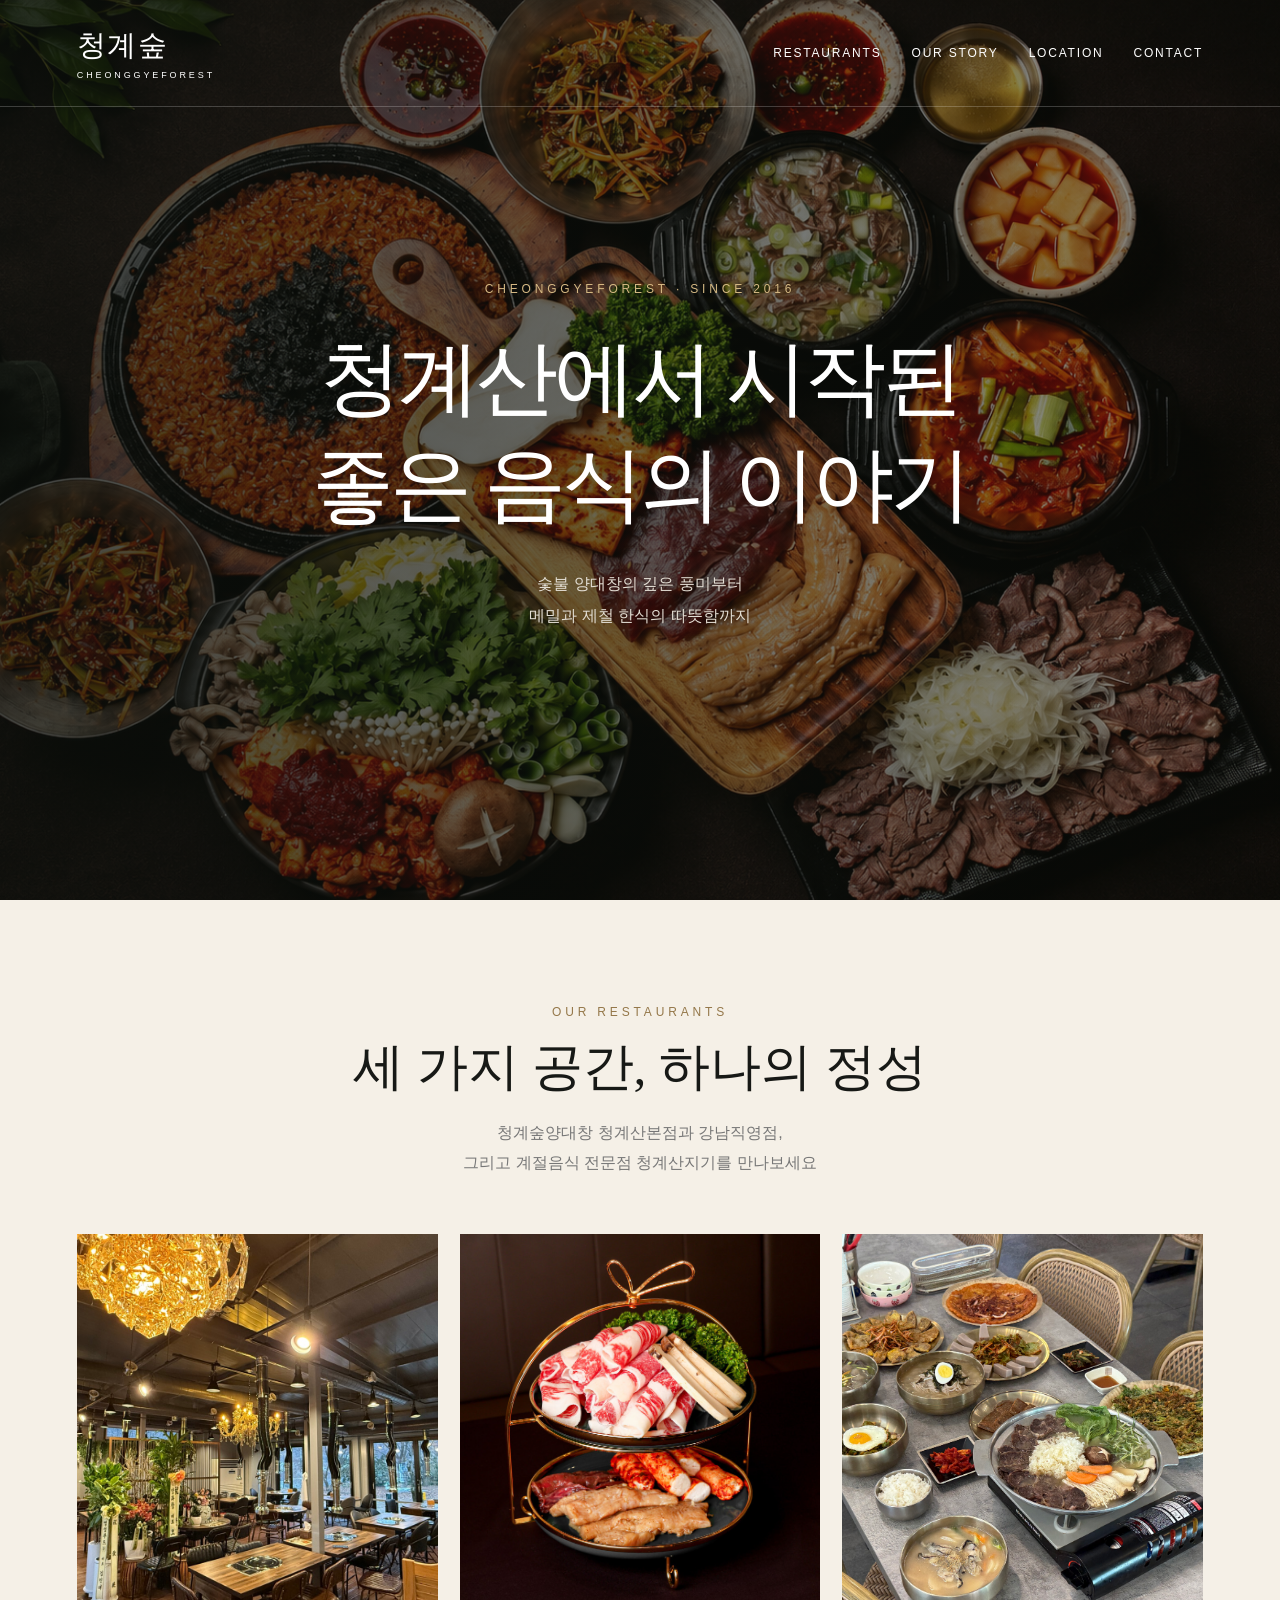
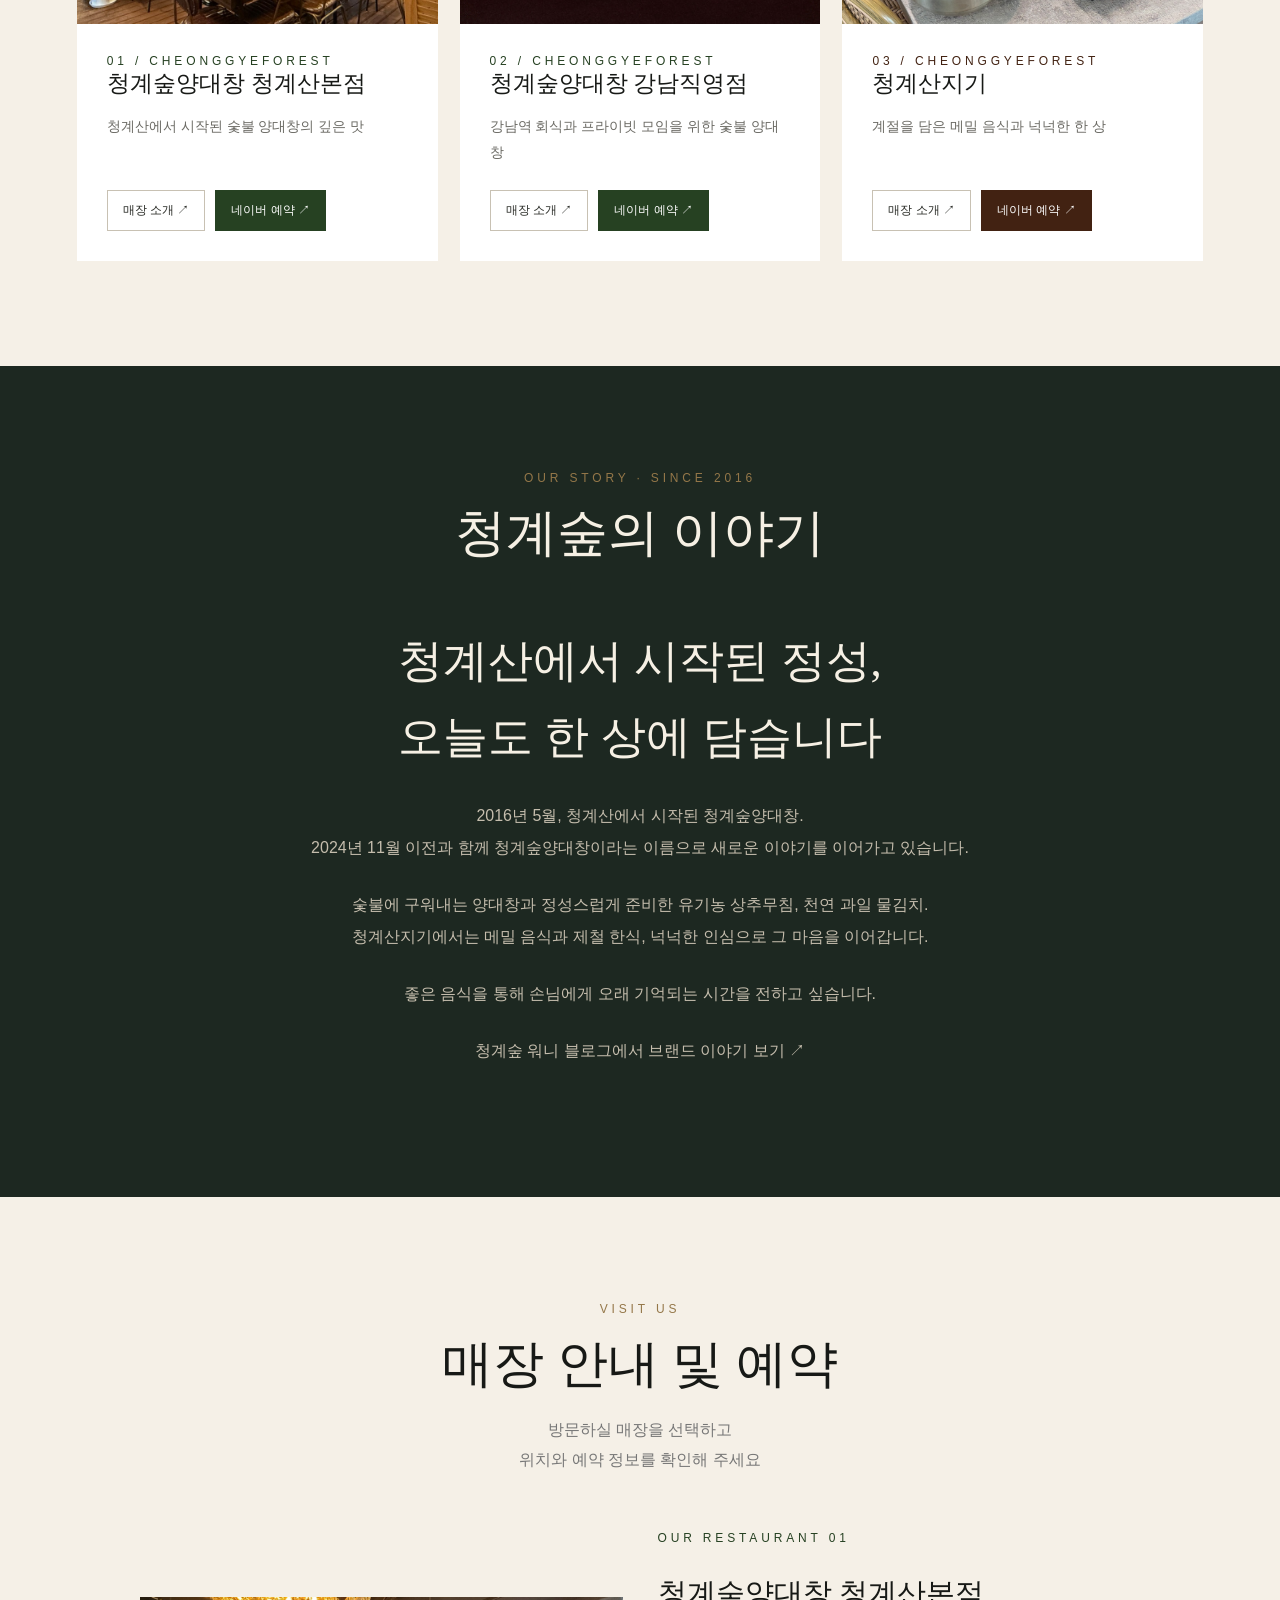
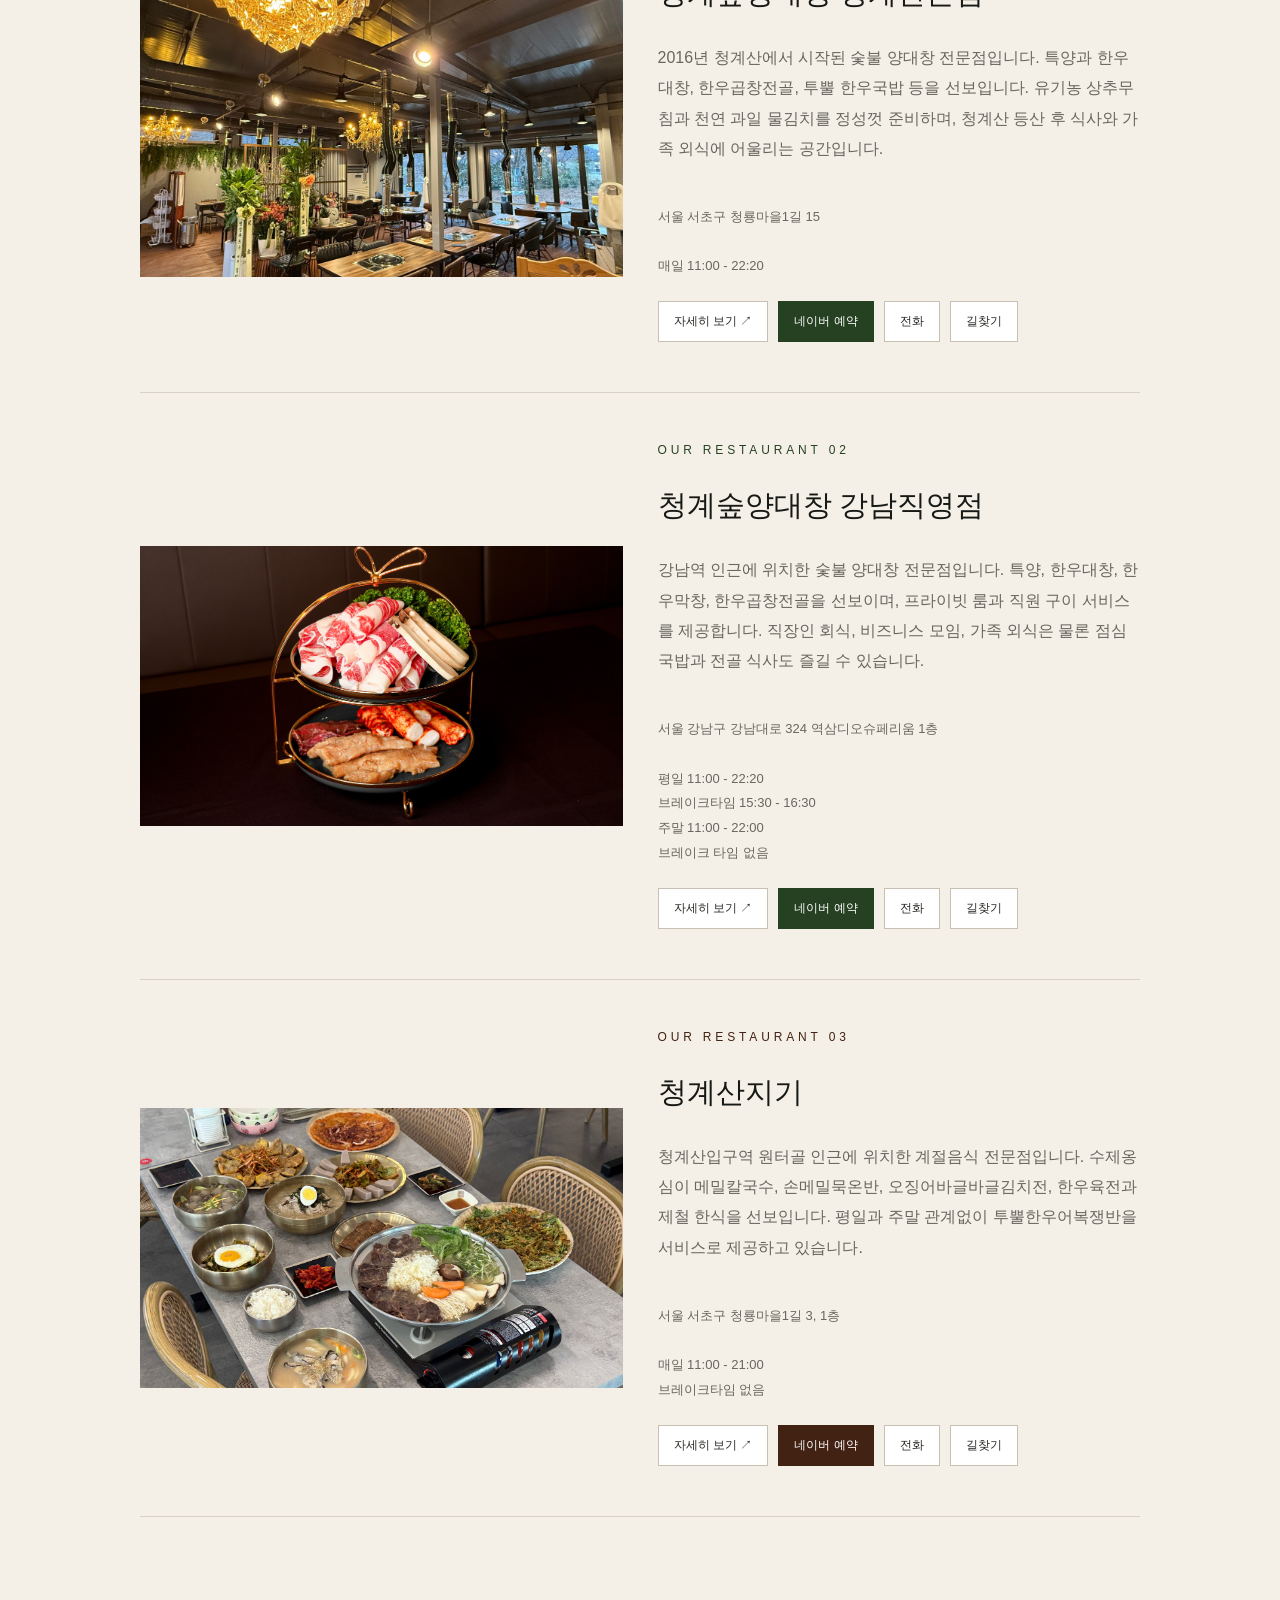
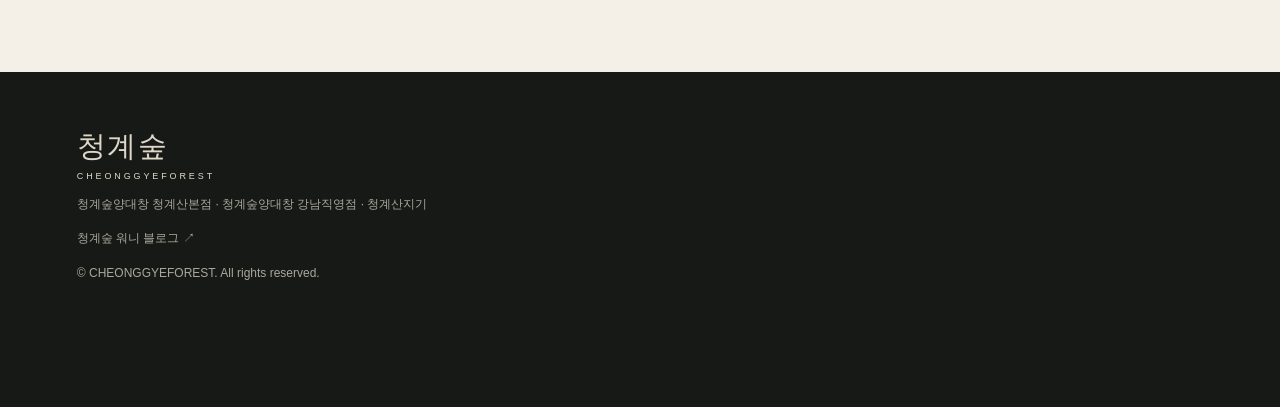
==== commit bf4098e8: "q&a, main" ====
--- a/index.html
+++ b/index.html
@@ -169,13 +169,6 @@
           메밀과 제철 한식의 따뜻함까지
         </p>
 
-        <a
-          class="outline"
-          href="#restaurants"
-        >
-          EXPLORE OUR RESTAURANTS ↗
-        </a>
-
       </div>
     </div>
 
--- a/style.css
+++ b/style.css
@@ -71,7 +71,7 @@
   justify-content:center;
   text-align:center;
   color:white;
-  background:linear-gradient(90deg,#0c100cc4,#10130d72),url('https://images.unsplash.com/photo-1544025162-d76694265947?w=1800&q=85') center/cover}
+  background:linear-gradient(90deg,#0c100cc4,#10130d72),url('images/메인배너.png') center/cover}
 
 .hero-inner {
   padding:120px 20px 90px;
